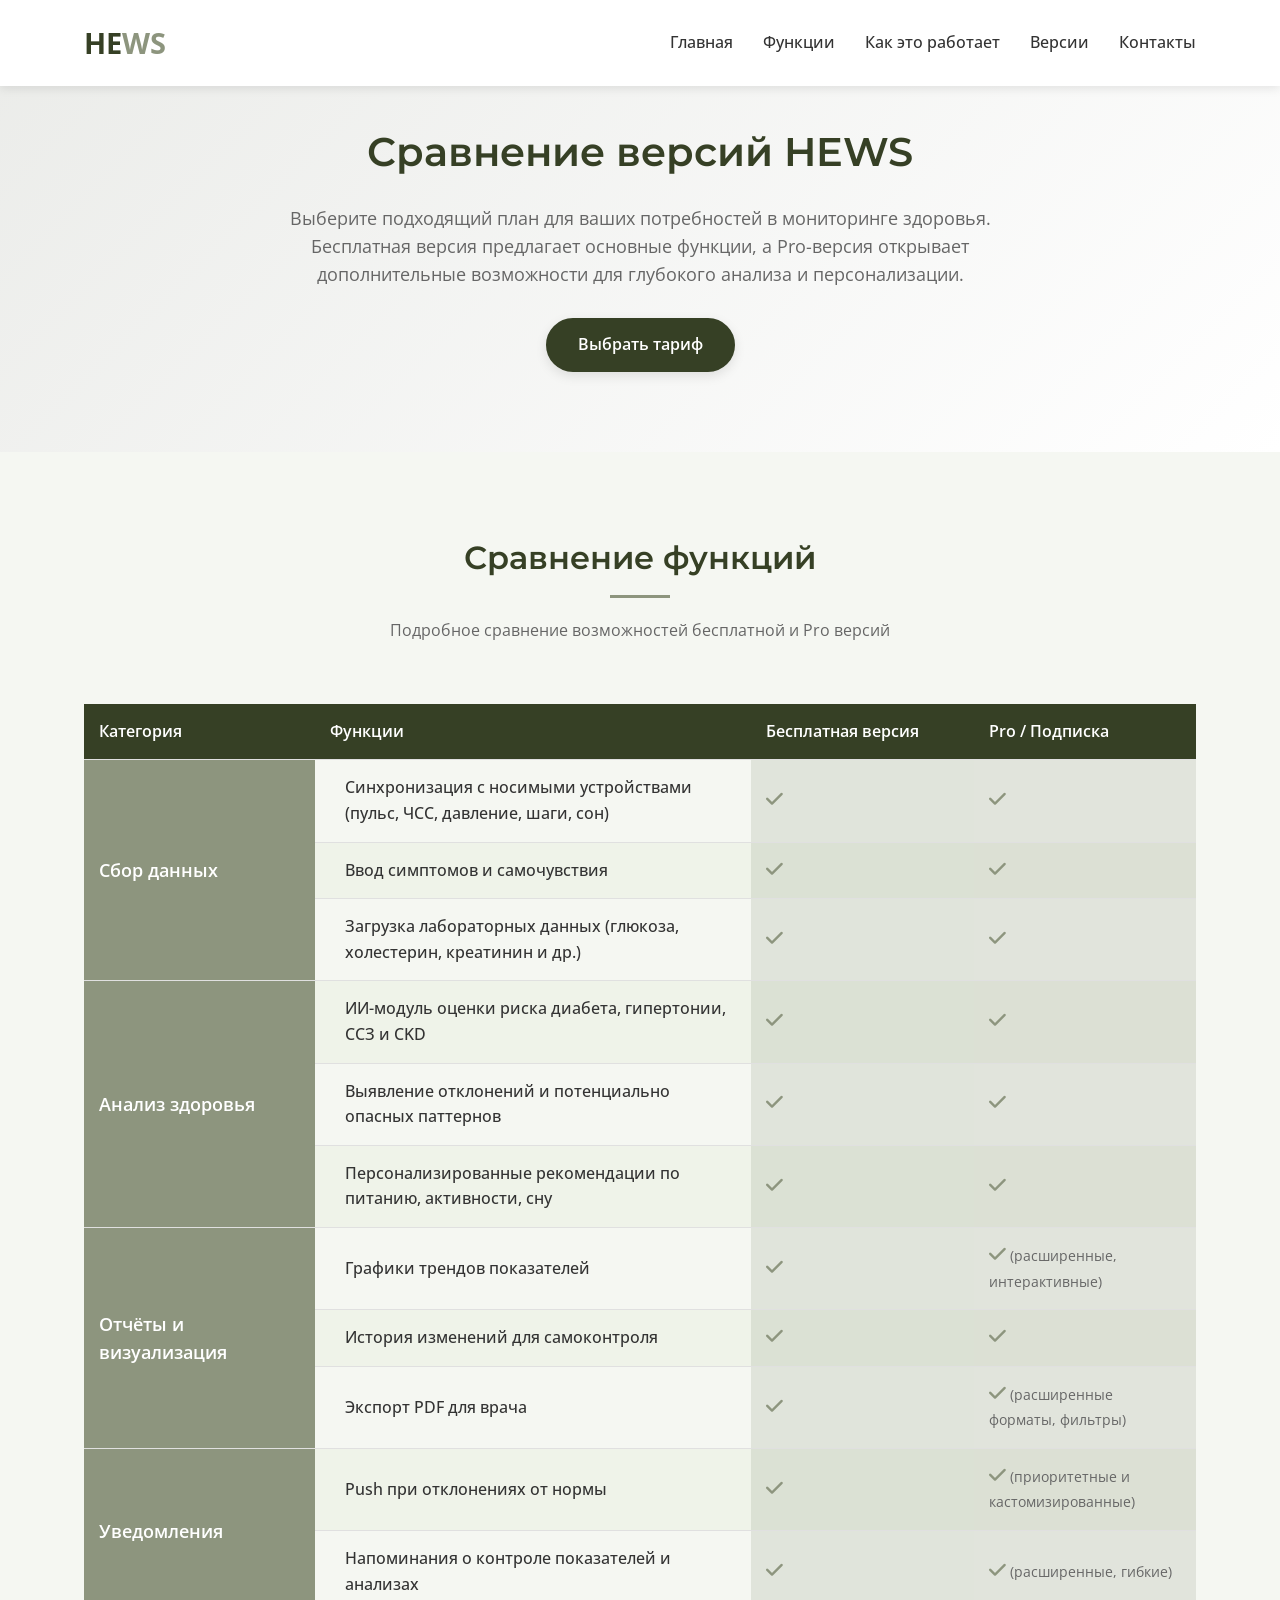
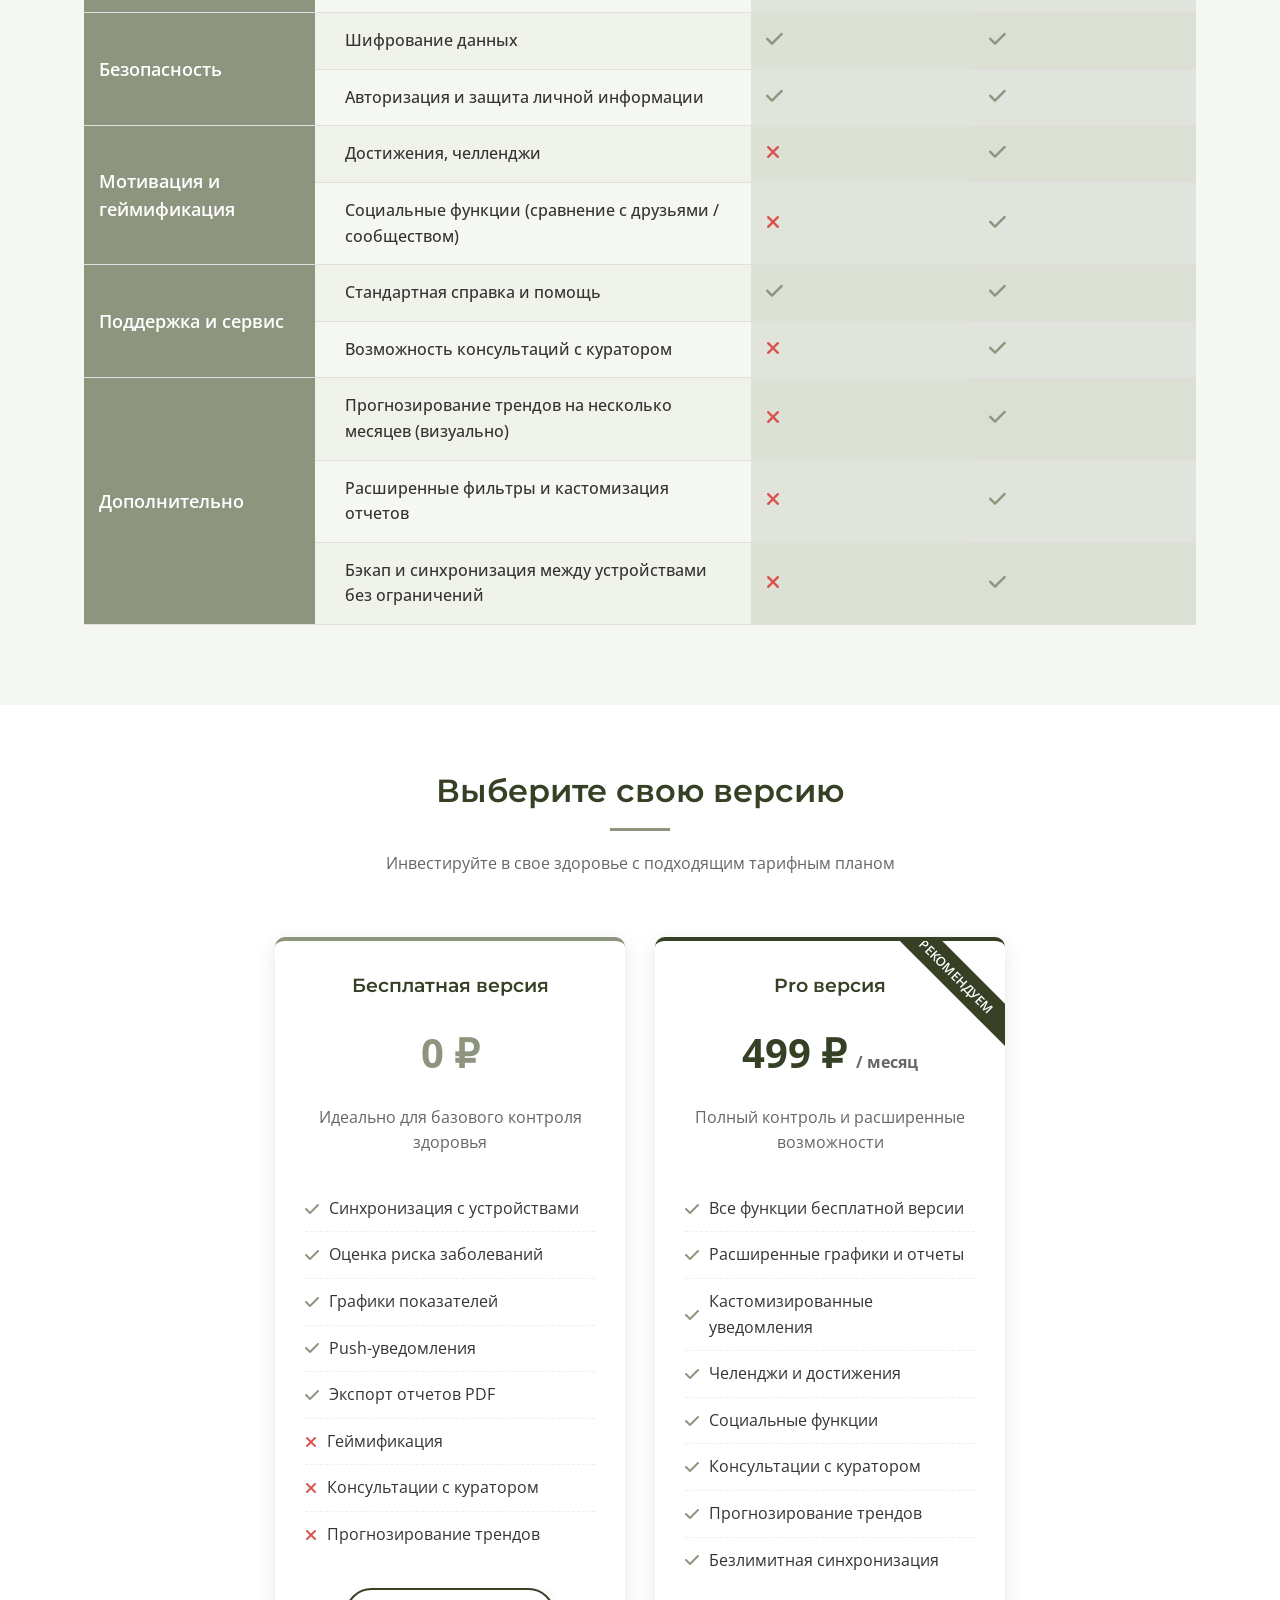
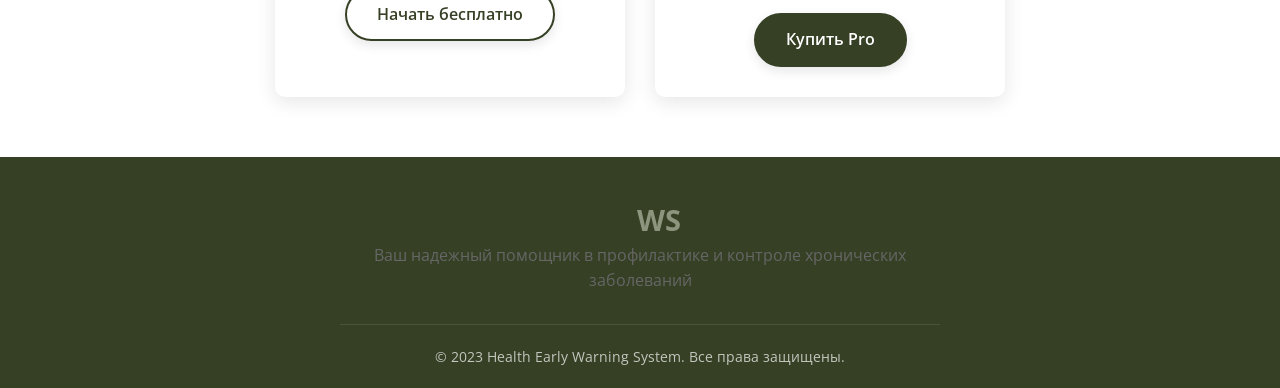
==== prices.html @ 02b9e79e "Add files via upload" ====
<!DOCTYPE html>
<html lang="ru">
<head>
    <meta charset="UTF-8">
    <meta name="viewport" content="width=device-width, initial-scale=1.0">
    <title>Сравнение версий - HEWS</title>
    <link rel="stylesheet" href="https://cdnjs.cloudflare.com/ajax/libs/font-awesome/6.4.0/css/all.min.css">
    <link href="https://fonts.googleapis.com/css2?family=Montserrat:wght@300;400;500;600;700&family=Open+Sans:wght@300;400;600&display=swap" rel="stylesheet">
    <link rel="stylesheet" href="styles.css">
    <style>
        /* Дополнительные стили только для этой страницы */
        .versions-hero {
            background: linear-gradient(135deg, rgba(54, 64, 37, 0.1) 0%, rgba(255, 255, 255, 0.9) 100%);
            padding: 120px 0 80px;
            text-align: center;
        }
        
        .versions-hero h1 {
            margin-bottom: 20px;
        }
        
        .versions-hero p {
            max-width: 800px;
            margin: 0 auto 30px;
            font-size: 1.1rem;
        }
        
        .comparison-section {
            padding: 80px 0;
            background-color: var(--light-gray);
        }
        
        .comparison-container {
            overflow-x: auto;
        }
        
        .comparison-table {
            width: 100%;
            border-collapse: collapse;
            min-width: 800px;
        }
        
        .comparison-table th, 
        .comparison-table td {
            padding: 15px;
            text-align: left;
            border-bottom: 1px solid #e0e0e0;
        }
        
        .comparison-table th {
            background-color: var(--dark-green);
            color: white;
            font-weight: 600;
        }
        
        .comparison-table tr:nth-child(even) {
            background-color: rgba(187, 207, 154, 0.1);
        }
        
        .comparison-table tr:hover {
            background-color: rgba(187, 207, 154, 0.2);
        }
        
        .feature-category {
            background-color: var(--mid-green);
            color: white;
            font-weight: 600;
            font-size: 1.1rem;
        }
        
        .feature-name {
            font-weight: 500;
            padding-left: 30px !important;
        }
        
        .free-version, .pro-version {
            text-align: center;
            width: 20%;
        }
        
        .free-version {
            background-color: rgba(141, 149, 126, 0.2);
        }
        
        .pro-version {
            background-color: rgba(54, 64, 37, 0.1);
        }
        
        .check-icon {
            color: var(--mid-green);
            font-size: 1.2rem;
        }
        
        .cross-icon {
            color: #d9534f;
            font-size: 1.2rem;
        }
        
        .feature-description {
            font-size: 0.9rem;
            color: var(--text-light);
            margin-top: 5px;
        }
        
        .cta-section {
            text-align: center;
            padding: 60px 0;
        }
        
        .pricing-cards {
            display: flex;
            justify-content: center;
            gap: 30px;
            flex-wrap: wrap;
            margin-top: 40px;
        }
        
        .pricing-card {
            background: white;
            border-radius: 10px;
            padding: 30px;
            box-shadow: 0 5px 20px rgba(0, 0, 0, 0.1);
            max-width: 350px;
            transition: transform 0.3s ease;
        }
        
        .pricing-card:hover {
            transform: translateY(-10px);
        }
        
        .pricing-card.free {
            border-top: 4px solid var(--mid-green);
        }
        
        .pricing-card.pro {
            border-top: 4px solid var(--dark-green);
            position: relative;
            overflow: hidden;
        }
        
        .pro-badge {
            position: absolute;
            top: 20px;
            right: -40px;
            background: var(--dark-green);
            color: white;
            padding: 5px 40px;
            transform: rotate(45deg);
            font-weight: 600;
            font-size: 0.8rem;
        }
        
        .price {
            font-size: 2.5rem;
            font-weight: 700;
            margin: 20px 0;
            color: var(--dark-green);
        }
        
        .price.free {
            color: var(--mid-green);
        }
        
        .price-period {
            font-size: 1rem;
            color: var(--text-light);
        }
        
        .features-list {
            text-align: left;
            margin: 30px 0;
            padding: 0;
            list-style: none;
        }
        
        .features-list li {
            padding: 10px 0;
            border-bottom: 1px dashed #eee;
            display: flex;
            align-items: center;
        }
        
        .features-list li:last-child {
            border-bottom: none;
        }
        
        .features-list i {
            margin-right: 10px;
        }
        
        .feature-available {
            color: var(--mid-green);
        }
        
        .feature-unavailable {
            color: #d9534f;
        }
        
        @media (max-width: 768px) {
            .pricing-cards {
                flex-direction: column;
                align-items: center;
            }
            
            .pricing-card {
                width: 100%;
                max-width: 100%;
            }
        }
    </style>
</head>
<body>
    <!-- Header -->
    <header>
        <div class="container">
            <nav class="navbar">
                <a href="index.html" class="logo">HE<span>WS</span></a>
                
                <ul class="nav-menu">
                    <li><a href="index.html">Главная</a></li>
                    <li><a href="index.html#features">Функции</a></li>
                    <li><a href="index.html#how-it-works">Как это работает</a></li>
                    <li><a href="#download">Версии</a></li>
                    <li><a href="index.html#contact">Контакты</a></li>
                </ul>
                
                <div class="hamburger">
                    <span class="bar"></span>
                    <span class="bar"></span>
                    <span class="bar"></span>
                </div>
            </nav>
        </div>
    </header>

    <!-- Hero Section -->
    <section class="versions-hero">
        <div class="container">
            <h1>Сравнение версий HEWS</h1>
            <p>Выберите подходящий план для ваших потребностей в мониторинге здоровья. Бесплатная версия предлагает основные функции, а Pro-версия открывает дополнительные возможности для глубокого анализа и персонализации.</p>
            <a href="#pricing" class="btn">Выбрать тариф</a>
        </div>
    </section>

    <!-- Comparison Table Section -->
    <section class="comparison-section">
        <div class="container">
            <div class="section-title">
                <h2>Сравнение функций</h2>
                <p>Подробное сравнение возможностей бесплатной и Pro версий</p>
            </div>
            
            <div class="comparison-container">
                <table class="comparison-table">
                    <thead>
                        <tr>
                            <th>Категория</th>
                            <th>Функции</th>
                            <th class="free-version">Бесплатная версия</th>
                            <th class="pro-version">Pro / Подписка</th>
                        </tr>
                    </thead>
                    <tbody>
                        <tr>
                            <td rowspan="3" class="feature-category">Сбор данных</td>
                            <td class="feature-name">Синхронизация с носимыми устройствами (пульс, ЧСС, давление, шаги, сон)</td>
                            <td class="free-version"><i class="fas fa-check check-icon"></i></td>
                            <td class="pro-version"><i class="fas fa-check check-icon"></i></td>
                        </tr>
                        <tr>
                            <td class="feature-name">Ввод симптомов и самочувствия</td>
                            <td class="free-version"><i class="fas fa-check check-icon"></i></td>
                            <td class="pro-version"><i class="fas fa-check check-icon"></i></td>
                        </tr>
                        <tr>
                            <td class="feature-name">Загрузка лабораторных данных (глюкоза, холестерин, креатинин и др.)</td>
                            <td class="free-version"><i class="fas fa-check check-icon"></i></td>
                            <td class="pro-version"><i class="fas fa-check check-icon"></i></td>
                        </tr>
                        
                        <tr>
                            <td rowspan="3" class="feature-category">Анализ здоровья</td>
                            <td class="feature-name">ИИ-модуль оценки риска диабета, гипертонии, ССЗ и CKD</td>
                            <td class="free-version"><i class="fas fa-check check-icon"></i></td>
                            <td class="pro-version"><i class="fas fa-check check-icon"></i></td>
                        </tr>
                        <tr>
                            <td class="feature-name">Выявление отклонений и потенциально опасных паттернов</td>
                            <td class="free-version"><i class="fas fa-check check-icon"></i></td>
                            <td class="pro-version"><i class="fas fa-check check-icon"></i></td>
                        </tr>
                        <tr>
                            <td class="feature-name">Персонализированные рекомендации по питанию, активности, сну</td>
                            <td class="free-version"><i class="fas fa-check check-icon"></i></td>
                            <td class="pro-version"><i class="fas fa-check check-icon"></i></td>
                        </tr>
                        
                        <tr>
                            <td rowspan="3" class="feature-category">Отчёты и визуализация</td>
                            <td class="feature-name">Графики трендов показателей</td>
                            <td class="free-version"><i class="fas fa-check check-icon"></i></td>
                            <td class="pro-version"><i class="fas fa-check check-icon"></i> <span class="feature-description">(расширенные, интерактивные)</span></td>
                        </tr>
                        <tr>
                            <td class="feature-name">История изменений для самоконтроля</td>
                            <td class="free-version"><i class="fas fa-check check-icon"></i></td>
                            <td class="pro-version"><i class="fas fa-check check-icon"></i></td>
                        </tr>
                        <tr>
                            <td class="feature-name">Экспорт PDF для врача</td>
                            <td class="free-version"><i class="fas fa-check check-icon"></i></td>
                            <td class="pro-version"><i class="fas fa-check check-icon"></i> <span class="feature-description">(расширенные форматы, фильтры)</span></td>
                        </tr>
                        
                        <tr>
                            <td rowspan="2" class="feature-category">Уведомления</td>
                            <td class="feature-name">Push при отклонениях от нормы</td>
                            <td class="free-version"><i class="fas fa-check check-icon"></i></td>
                            <td class="pro-version"><i class="fas fa-check check-icon"></i> <span class="feature-description">(приоритетные и кастомизированные)</span></td>
                        </tr>
                        <tr>
                            <td class="feature-name">Напоминания о контроле показателей и анализах</td>
                            <td class="free-version"><i class="fas fa-check check-icon"></i></td>
                            <td class="pro-version"><i class="fas fa-check check-icon"></i> <span class="feature-description">(расширенные, гибкие)</span></td>
                        </tr>
                        
                        <tr>
                            <td rowspan="2" class="feature-category">Безопасность</td>
                            <td class="feature-name">Шифрование данных</td>
                            <td class="free-version"><i class="fas fa-check check-icon"></i></td>
                            <td class="pro-version"><i class="fas fa-check check-icon"></i></td>
                        </tr>
                        <tr>
                            <td class="feature-name">Авторизация и защита личной информации</td>
                            <td class="free-version"><i class="fas fa-check check-icon"></i></td>
                            <td class="pro-version"><i class="fas fa-check check-icon"></i></td>
                        </tr>
                        
                        <tr>
                            <td rowspan="2" class="feature-category">Мотивация и геймификация</td>
                            <td class="feature-name">Достижения, челленджи</td>
                            <td class="free-version"><i class="fas fa-times cross-icon"></i></td>
                            <td class="pro-version"><i class="fas fa-check check-icon"></i></td>
                        </tr>
                        <tr>
                            <td class="feature-name">Социальные функции (сравнение с друзьями / сообществом)</td>
                            <td class="free-version"><i class="fas fa-times cross-icon"></i></td>
                            <td class="pro-version"><i class="fas fa-check check-icon"></i></td>
                        </tr>
                        
                        <tr>
                            <td rowspan="2" class="feature-category">Поддержка и сервис</td>
                            <td class="feature-name">Стандартная справка и помощь</td>
                            <td class="free-version"><i class="fas fa-check check-icon"></i></td>
                            <td class="pro-version"><i class="fas fa-check check-icon"></i></td>
                        </tr>
                        <tr>
                            <td class="feature-name">Возможность консультаций с куратором</td>
                            <td class="free-version"><i class="fas fa-times cross-icon"></i></td>
                            <td class="pro-version"><i class="fas fa-check check-icon"></i></td>
                        </tr>
                        
                        <tr>
                            <td rowspan="3" class="feature-category">Дополнительно</td>
                            <td class="feature-name">Прогнозирование трендов на несколько месяцев (визуально)</td>
                            <td class="free-version"><i class="fas fa-times cross-icon"></i></td>
                            <td class="pro-version"><i class="fas fa-check check-icon"></i></td>
                        </tr>
                        <tr>
                            <td class="feature-name">Расширенные фильтры и кастомизация отчетов</td>
                            <td class="free-version"><i class="fas fa-times cross-icon"></i></td>
                            <td class="pro-version"><i class="fas fa-check check-icon"></i></td>
                        </tr>
                        <tr>
                            <td class="feature-name">Бэкап и синхронизация между устройствами без ограничений</td>
                            <td class="free-version"><i class="fas fa-times cross-icon"></i></td>
                            <td class="pro-version"><i class="fas fa-check check-icon"></i></td>
                        </tr>
                    </tbody>
                </table>
            </div>
        </div>
    </section>

    <!-- Pricing Section -->
    <section id="pricing" class="cta-section">
        <div class="container">
            <div class="section-title">
                <h2>Выберите свою версию</h2>
                <p>Инвестируйте в свое здоровье с подходящим тарифным планом</p>
            </div>
            
            <div class="pricing-cards">
                <div class="pricing-card free fade-in">
                    <h3>Бесплатная версия</h3>
                    <div class="price free">0 ₽</div>
                    <p>Идеально для базового контроля здоровья</p>
                    
                    <ul class="features-list">
                        <li><i class="fas fa-check feature-available"></i> Синхронизация с устройствами</li>
                        <li><i class="fas fa-check feature-available"></i> Оценка риска заболеваний</li>
                        <li><i class="fas fa-check feature-available"></i> Графики показателей</li>
                        <li><i class="fas fa-check feature-available"></i> Push-уведомления</li>
                        <li><i class="fas fa-check feature-available"></i> Экспорт отчетов PDF</li>
                        <li><i class="fas fa-times feature-unavailable"></i> Геймификация</li>
                        <li><i class="fas fa-times feature-unavailable"></i> Консультации с куратором</li>
                        <li><i class="fas fa-times feature-unavailable"></i> Прогнозирование трендов</li>
                    </ul>
                    
                    <a href="index.html#download" class="btn btn-light">Начать бесплатно</a>
                </div>
                
                <div class="pricing-card pro fade-in">
                    <div class="pro-badge">РЕКОМЕНДУЕМ</div>
                    <h3>Pro версия</h3>
                    <div class="price">499 ₽ <span class="price-period">/ месяц</span></div>
                    <p>Полный контроль и расширенные возможности</p>
                    
                    <ul class="features-list">
                        <li><i class="fas fa-check feature-available"></i> Все функции бесплатной версии</li>
                        <li><i class="fas fa-check feature-available"></i> Расширенные графики и отчеты</li>
                        <li><i class="fas fa-check feature-available"></i> Кастомизированные уведомления</li>
                        <li><i class="fas fa-check feature-available"></i> Челенджи и достижения</li>
                        <li><i class="fas fa-check feature-available"></i> Социальные функции</li>
                        <li><i class="fas fa-check feature-available"></i> Консультации с куратором</li>
                        <li><i class="fas fa-check feature-available"></i> Прогнозирование трендов</li>
                        <li><i class="fas fa-check feature-available"></i> Безлимитная синхронизация</li>
                    </ul>
                    
                    <a href="index.html#download" class="btn">Купить Pro</a>
                </div>
            </div>
        </div>
    </section>

    <!-- Footer -->
    <footer>
        <div class="container">
            <div class="footer-content">
                <div class="logo">HE<span>WS</span></div>
                <p>Ваш надежный помощник в профилактике и контроле хронических заболеваний</p>
                <div class="copyright">
                    &copy; 2023 Health Early Warning System. Все права защищены.
                </div>
            </div>
        </div>
    </footer>

    <script src="script.js"></script>
</body>
</html>
---- styles.css ----
:root {
    --dark-green: #364025;
    --mid-green: #8D957E;
    --light-green: #BBCF9A;
    --light-gray: #f5f7f2;
    --white: #ffffff;
    --text-dark: #333333;
    --text-light: #666666;
    --shadow: 0 4px 12px rgba(0, 0, 0, 0.1);
}

* {
    margin: 0;
    padding: 0;
    box-sizing: border-box;
}

body {
    font-family: 'Open Sans', sans-serif;
    color: var(--text-dark);
    line-height: 1.6;
    overflow-x: hidden;
    background-color: var(--white);
}

h1, h2, h3, h4 {
    font-family: 'Montserrat', sans-serif;
    font-weight: 600;
    margin-bottom: 20px;
    color: var(--dark-green);
}

h1 {
    font-size: 2.5rem;
}

h2 {
    font-size: 2rem;
    position: relative;
    padding-bottom: 15px;
}

h2::after {
    content: '';
    position: absolute;
    bottom: 0;
    left: 0;
    width: 60px;
    height: 3px;
    background: var(--mid-green);
}

p {
    margin-bottom: 15px;
    color: var(--text-light);
}

.Log{
    width: fit-content;
    max-height: 400px;
    height: fit-content;
    display: flex;
}
.flex {
    display: flex;
}
.container {
    width: 90%;
    max-width: 1200px;
    margin: 0 auto;
    padding: 0 20px;
}

.btn {
    display: inline-block;
    padding: 12px 30px;
    background: var(--dark-green);
    color: var(--white);
    border-radius: 30px;
    text-decoration: none;
    font-weight: 600;
    transition: all 0.3s ease;
    border: 2px solid var(--dark-green);
    cursor: pointer;
    transform: translateY(0);
    box-shadow: var(--shadow);
}

.btn:hover {
    background: transparent;
    color: var(--dark-green);
    transform: translateY(-3px);
    box-shadow: 0 6px 15px rgba(0,0,0,0.15);
}

.btn:focus {
    outline: 2px solid var(--light-green);
    outline-offset: 3px;
}

.btn-light {
    background: transparent;
    color: var(--dark-green);
}

.btn-light:hover {
    background: var(--dark-green);
    color: var(--white);
}

/* Header Styles */
header {
    background-color: var(--white);
    box-shadow: 0 2px 10px rgba(0, 0, 0, 0.1);
    position: fixed;
    width: 100%;
    top: 0;
    z-index: 1000;
}

.navbar {
    display: flex;
    justify-content: space-between;
    align-items: center;
    padding: 20px 0;
}

.logo {
    font-size: 1.8rem;
    font-weight: 700;
    color: var(--dark-green);
    text-decoration: none;
}

.logo span {
    color: var(--mid-green);
}

.nav-menu {
    display: flex;
    list-style: none;
}

.nav-menu li {
    margin-left: 30px;
}

.nav-menu a {
    text-decoration: none;
    color: var(--text-dark);
    font-weight: 500;
    transition: color 0.3s;
    position: relative;
}

.nav-menu a:hover {
    color: var(--dark-green);
}

.nav-menu a::after {
    content: '';
    position: absolute;
    bottom: -5px;
    left: 0;
    width: 0;
    height: 2px;
    background: var(--dark-green);
    transition: width 0.3s;
}

.nav-menu a:hover::after,
.nav-menu a.active::after {
    width: 100%;
}

.nav-menu a.active {
    color: var(--dark-green);
    font-weight: 600;
}

.hamburger {
    display: none;
    cursor: pointer;
    background: none;
    border: none;
    padding: 5px;
}

.hamburger .bar {
    display: block;
    width: 25px;
    height: 3px;
    margin: 5px auto;
    background-color: var(--dark-green);
    transition: all 0.3s ease;
}

/* Hero Section */
.hero {
    padding: 160px 0 100px;
    background: linear-gradient(135deg, rgba(187, 207, 154, 0.2) 0%, rgba(255, 255, 255, 0.8) 100%);
    position: relative;
    overflow: hidden;
}

.hero-content {
    max-width: 650px;
    z-index: 2;
    position: relative;
}

.hero h1 {
    margin-bottom: 20px;
    line-height: 1.2;
}

.hero p {
    font-size: 1.2rem;
    margin-bottom: 30px;
    color: var(--text-light);
}

.hero-btns {
    display: flex;
    gap: 15px;
}

.hero-image {
    position: absolute;
    right: 0;
    top: 50%;
    transform: translateY(-50%);
    max-width: 45%;
    z-index: 1;
    opacity: 0.9;
}

/* Sections */
section {
    padding: 100px 0;
}

.section-title {
    text-align: center;
    margin-bottom: 60px;
}

.section-title h2::after {
    left: 50%;
    transform: translateX(-50%);
}

/* Features Section */
.features {
    background-color: var(--light-gray);
}

.features-grid {
    display: grid;
    grid-template-columns: repeat(auto-fit, minmax(300px, 1fr));
    gap: 30px;
}

.feature-card {
    background: var(--white);
    border-radius: 10px;
    padding: 30px;
    box-shadow: 0 10px 30px rgba(0,0,0,0.08);
    transition: transform 0.4s ease, box-shadow 0.4s ease;
}

.feature-card:hover {
    transform: translateY(-10px);
    box-shadow: 0 15px 35px rgba(0,0,0,0.12);
}

.feature-icon {
    font-size: 2.5rem;
    color: var(--mid-green);
    margin-bottom: 20px;
    transition: transform 0.3s ease;
}

.feature-card:hover .feature-icon {
    transform: scale(1.1) rotate(5deg);
}

.feature-card h3 {
    font-size: 1.3rem;
    margin-bottom: 15px;
}

/* How It Works Section */
.steps {
    display: flex;
    flex-wrap: wrap;
    justify-content: center;
    gap: 30px;
    margin-top: 40px;
}

.step {
    flex: 1;
    min-width: 250px;
    max-width: 300px;
    text-align: center;
    padding: 30px;
    position: relative;
}

.step-number {
    width: 50px;
    height: 50px;
    background: var(--light-green);
    color: var(--dark-green);
    border-radius: 50%;
    display: flex;
    align-items: center;
    justify-content: center;
    font-size: 1.5rem;
    font-weight: 700;
    margin: 0 auto 20px;
}

/* Download Section */
.download {
    background: linear-gradient(to right, var(--dark-green), #2a341e);
    color: var(--white);
    text-align: center;
}

.download h2 {
    color: var(--white);
}

.download h2::after {
    background: var(--light-green);
}

.download p {
    color: rgba(255, 255, 255, 0.9);
    max-width: 700px;
    margin: 0 auto 40px;
}

.download-buttons {
    display: flex;
    justify-content: center;
    gap: 20px;
    flex-wrap: wrap;
}

.download-btn {
    display: flex;
    align-items: center;
    gap: 15px;
    background: var(--white);
    color: var(--dark-green);
    padding: 15px 30px;
    border-radius: 10px;
    text-decoration: none;
    font-weight: 600;
    transition: transform 0.3s ease;
    box-shadow: var(--shadow);
}

.download-btn:hover {
    transform: translateY(-5px);
}

.download-icon {
    font-size: 2rem;
}

.btn-text {
    text-align: left;
}

.btn-text span {
    font-size: 0.9rem;
    font-weight: 400;
    display: block;
}

/* Contact Section */
.contact-container {
    display: grid;
    grid-template-columns: repeat(auto-fit, minmax(300px, 1fr));
    gap: 50px;
}

.contact-info h3 {
    margin-bottom: 20px;
}

.contact-detail {
    display: flex;
    align-items: center;
    margin-bottom: 20px;
}

.contact-icon {
    width: 50px;
    height: 50px;
    background: var(--light-green);
    color: var(--dark-green);
    border-radius: 50%;
    display: flex;
    align-items: center;
    justify-content: center;
    font-size: 1.2rem;
    margin-right: 15px;
}

.social-links {
    display: flex;
    gap: 15px;
    margin-top: 30px;
}

.social-icon {
    width: 40px;
    height: 40px;
    border-radius: 50%;
    background: var(--light-green);
    color: var(--dark-green);
    display: flex;
    align-items: center;
    justify-content: center;
    font-size: 1.2rem;
    transition: all 0.3s ease;
}

.social-icon:hover {
    background: var(--dark-green);
    color: var(--white);
    transform: translateY(-3px);
}

.contact-form .form-group {
    margin-bottom: 20px;
}

.contact-form input,
.contact-form textarea {
    width: 100%;
    padding: 12px 15px;
    border: 1px solid #ddd;
    border-radius: 5px;
    font-family: 'Open Sans', sans-serif;
    font-size: 1rem;
    transition: border-color 0.3s;
}

.contact-form input:focus,
.contact-form textarea:focus {
    outline: none;
    border-color: var(--mid-green);
    box-shadow: 0 0 0 3px rgba(141, 149, 126, 0.2);
}

.contact-form textarea {
    height: 150px;
    resize: vertical;
}

.invalid {
    border-color: #e74c3c !important;
}

/* Footer */
footer {
    background: var(--dark-green);
    color: var(--white);
    padding: 40px 0 20px;
    text-align: center;
}

.footer-content {
    max-width: 600px;
    margin: 0 auto;
}

.copyright {
    margin-top: 30px;
    padding-top: 20px;
    border-top: 1px solid rgba(255, 255, 255, 0.1);
    font-size: 0.9rem;
    color: rgba(255, 255, 255, 0.7);
}

/* Animation Classes */
.fade-in {
    opacity: 0;
    transform: translateY(20px);
    transition: opacity 0.6s ease, transform 0.6s ease;
}

.fade-in.appear {
    opacity: 1;
    transform: translateY(0);
}

/* Responsive Styles */
@media (max-width: 992px) {
    .hero-image {
        position: relative;
        transform: none;
        max-width: 100%;
        margin-top: 40px;
        opacity: 1;
    }

    .hero {
        padding: 140px 0 60px;
        text-align: center;
    }

    .hero-content {
        max-width: 100%;
    }

    .hero-btns {
        justify-content: center;
    }
}

@media (max-width: 768px) {
    .hamburger {
        display: block;
    }

    .hamburger.active .bar:nth-child(2) {
        opacity: 0;
    }

    .hamburger.active .bar:nth-child(1) {
        transform: translateY(8px) rotate(45deg);
    }

    .hamburger.active .bar:nth-child(3) {
        transform: translateY(-8px) rotate(-45deg);
    }

    .nav-menu {
        position: fixed;
        left: -100%;
        top: 80px;
        gap: 0;
        flex-direction: column;
        background: var(--white);
        width: 100%;
        text-align: center;
        transition: 0.4s ease;
        box-shadow: 0 10px 30px rgba(0, 0, 0, 0.1);
        padding: 30px 0;
        z-index: 999;
    }

    .nav-menu.active {
        left: 0;
    }

    .nav-menu li {
        margin: 15px 0;
    }

    h1 {
        font-size: 2rem;
    }

    h2 {
        font-size: 1.7rem;
    }

    section {
        padding: 70px 0;
    }

    .steps {
        flex-direction: column;
        align-items: center;
    }

    .step {
        max-width: 100%;
    }
    
    /* Mobile menu overlay */
    .nav-menu::before {
        content: '';
        position: fixed;
        top: 80px;
        left: 0;
        width: 100%;
        height: calc(100vh - 80px);
        background: rgba(0, 0, 0, 0.5);
        z-index: -1;
        opacity: 0;
        transition: opacity 0.3s ease;
    }
    
    .nav-menu.active::before {
        opacity: 1;
    }
}

@media (max-width: 480px) {
    .hero-btns {
        flex-direction: column;
        align-items: center;
    }

    .download-buttons {
        flex-direction: column;
        align-items: center;
    }
}
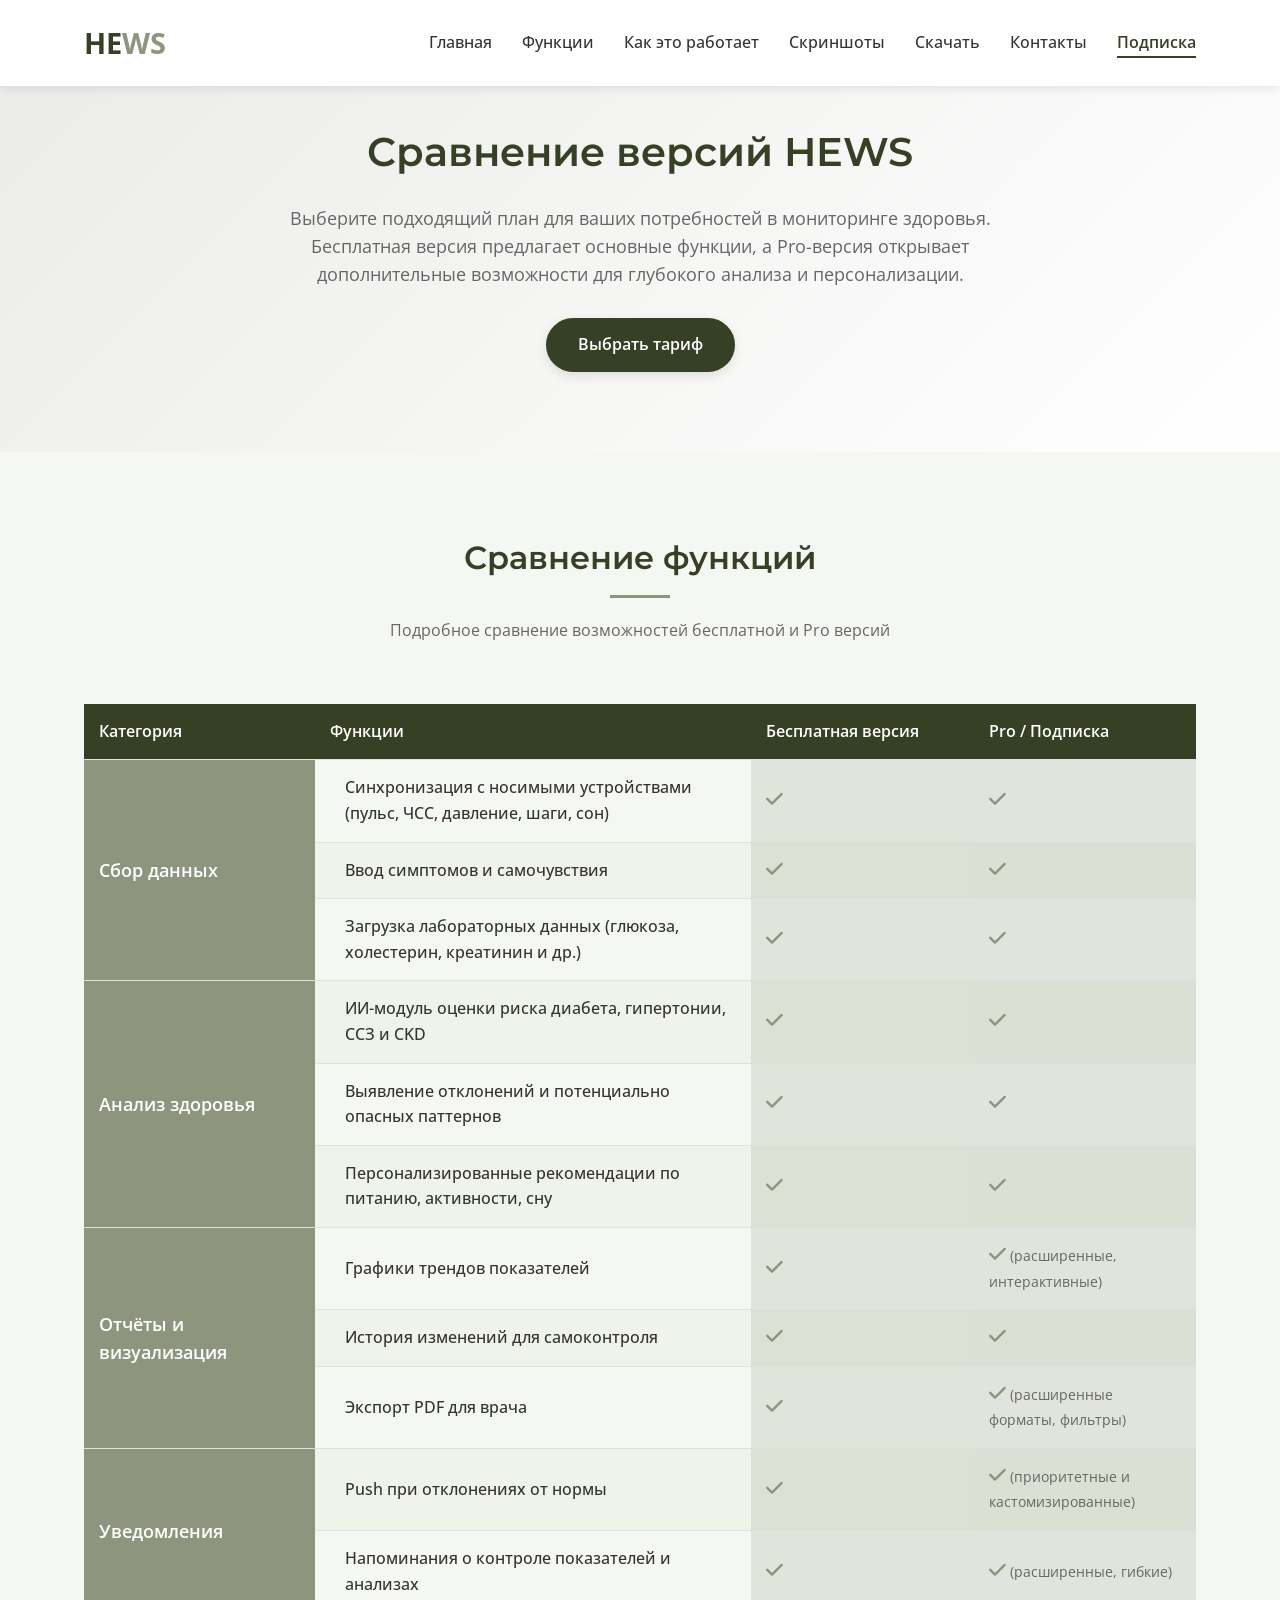
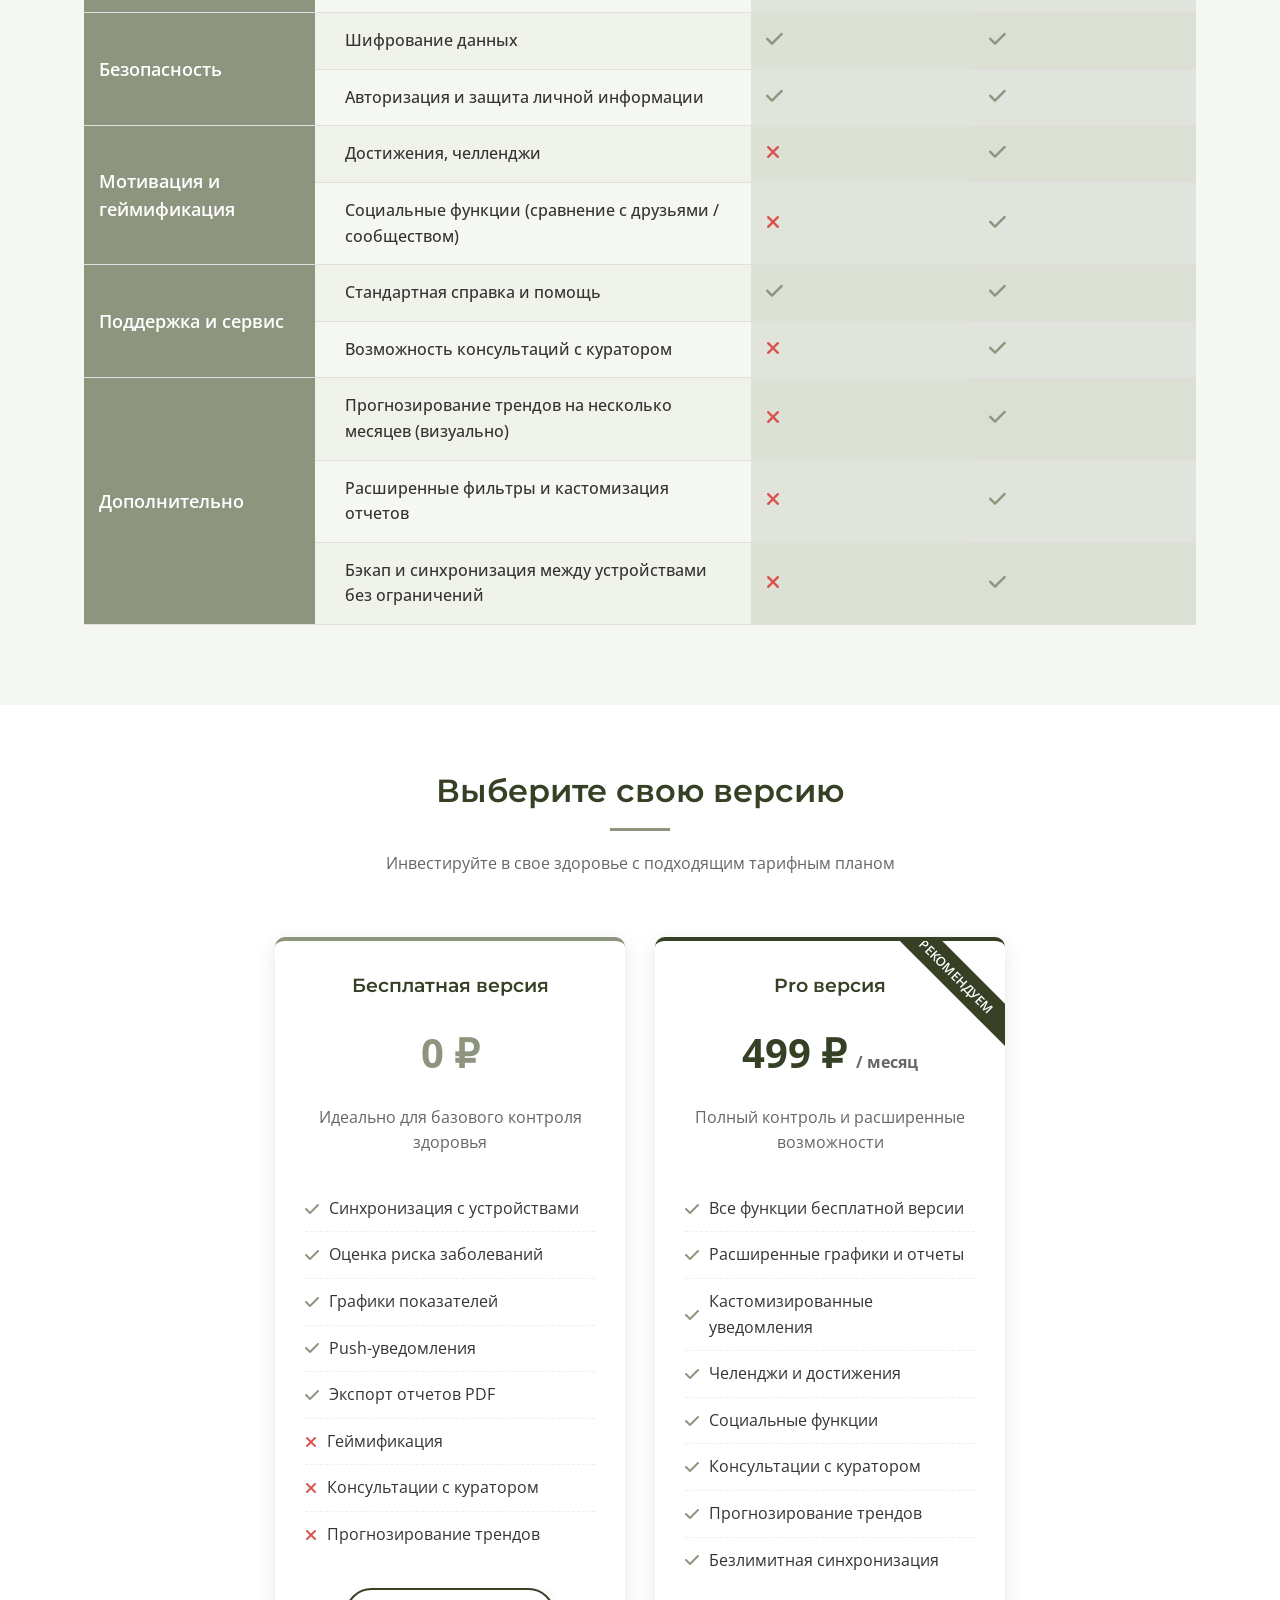
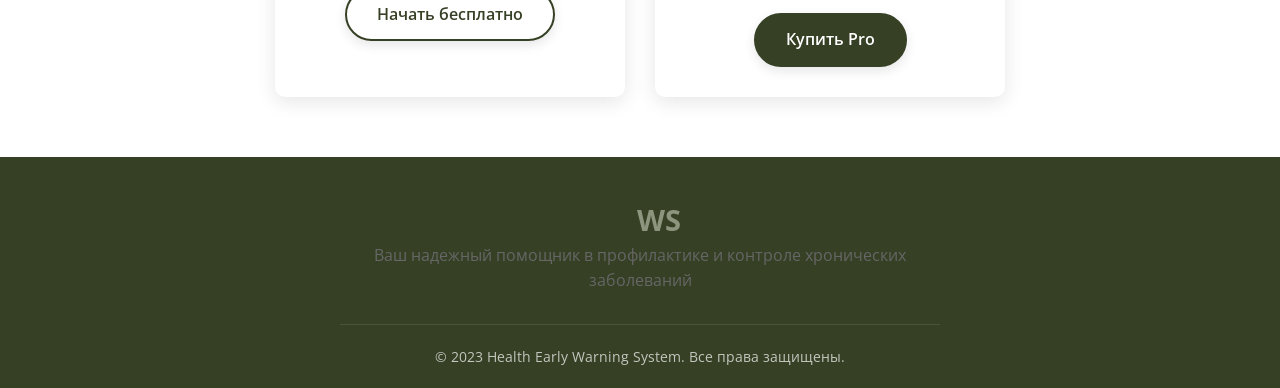
==== commit 9ade83d9: "Add files via upload" ====
--- a/prices.html
+++ b/prices.html
@@ -213,28 +213,30 @@
     <!-- Header -->
     <header>
         <div class="container">
-            <nav class="navbar">
-                <a href="index.html" class="logo">HE<span>WS</span></a>
+            <nav class="navbar" aria-label="Основная навигация">
+                <a href="#" class="logo">HE<span>WS</span></a>
                 
                 <ul class="nav-menu">
-                    <li><a href="index.html">Главная</a></li>
-                    <li><a href="index.html#features">Функции</a></li>
-                    <li><a href="index.html#how-it-works">Как это работает</a></li>
-                    <li><a href="#download">Версии</a></li>
-                    <li><a href="index.html#contact">Контакты</a></li>
+                    <li><a href="index.html" class="nav-link">Главная</a></li>
+                    <li><a href="index.html#features" class="nav-link">Функции</a></li>
+                    <li><a href="index.html#how-it-works" class="nav-link">Как это работает</a></li>
+                    <li><a href="index.html#screenshots" class="nav-link">Скриншоты</a></li>
+                    <li><a href="index.html#download" class="nav-link">Скачать</a></li>
+                    <li><a href="index.html#contact" class="nav-link">Контакты</a></li>
+                    <li><a href="#home" class="nav-link">Подписка</a></li>
                 </ul>
                 
-                <div class="hamburger">
+                <button class="hamburger" aria-label="Меню" aria-expanded="false">
                     <span class="bar"></span>
                     <span class="bar"></span>
                     <span class="bar"></span>
-                </div>
+                </button>
             </nav>
         </div>
     </header>
 
     <!-- Hero Section -->
-    <section class="versions-hero">
+    <section id="home" class="versions-hero">
         <div class="container">
             <h1>Сравнение версий HEWS</h1>
             <p>Выберите подходящий план для ваших потребностей в мониторинге здоровья. Бесплатная версия предлагает основные функции, а Pro-версия открывает дополнительные возможности для глубокого анализа и персонализации.</p>
@@ -432,7 +434,7 @@
             </div>
         </div>
     </section>
-
+    
     <!-- Footer -->
     <footer>
         <div class="container">
--- a/styles.css
+++ b/styles.css
@@ -496,6 +496,45 @@
     transition: opacity 0.6s ease, transform 0.6s ease;
 }
 
+/* Screenshots Section */
+.screenshots {
+    padding: 80px 0;
+    background-color: #f8f9fa;
+}
+
+.screenshots-grid {
+    display: grid;
+    grid-template-columns: repeat(auto-fit, minmax(300px, 1fr));
+    gap: 30px;
+    margin-top: 50px;
+}
+
+.screenshot-item {
+    background: white;
+    border-radius: 10px;
+    overflow: hidden;
+    box-shadow: 0 5px 15px rgba(0, 0, 0, 0.1);
+    transition: transform 0.3s ease;
+}
+
+.screenshot-item:hover {
+    transform: translateY(-5px);
+}
+
+.screenshot-item img {
+    width: 100%;
+    max-width: fit-content;
+    height: auto;
+    display: block;
+}
+
+.screenshot-item p {
+    padding: 20px;
+    text-align: center;
+    font-weight: 600;
+    color: #364025;
+}
+
 .fade-in.appear {
     opacity: 1;
     transform: translateY(0);
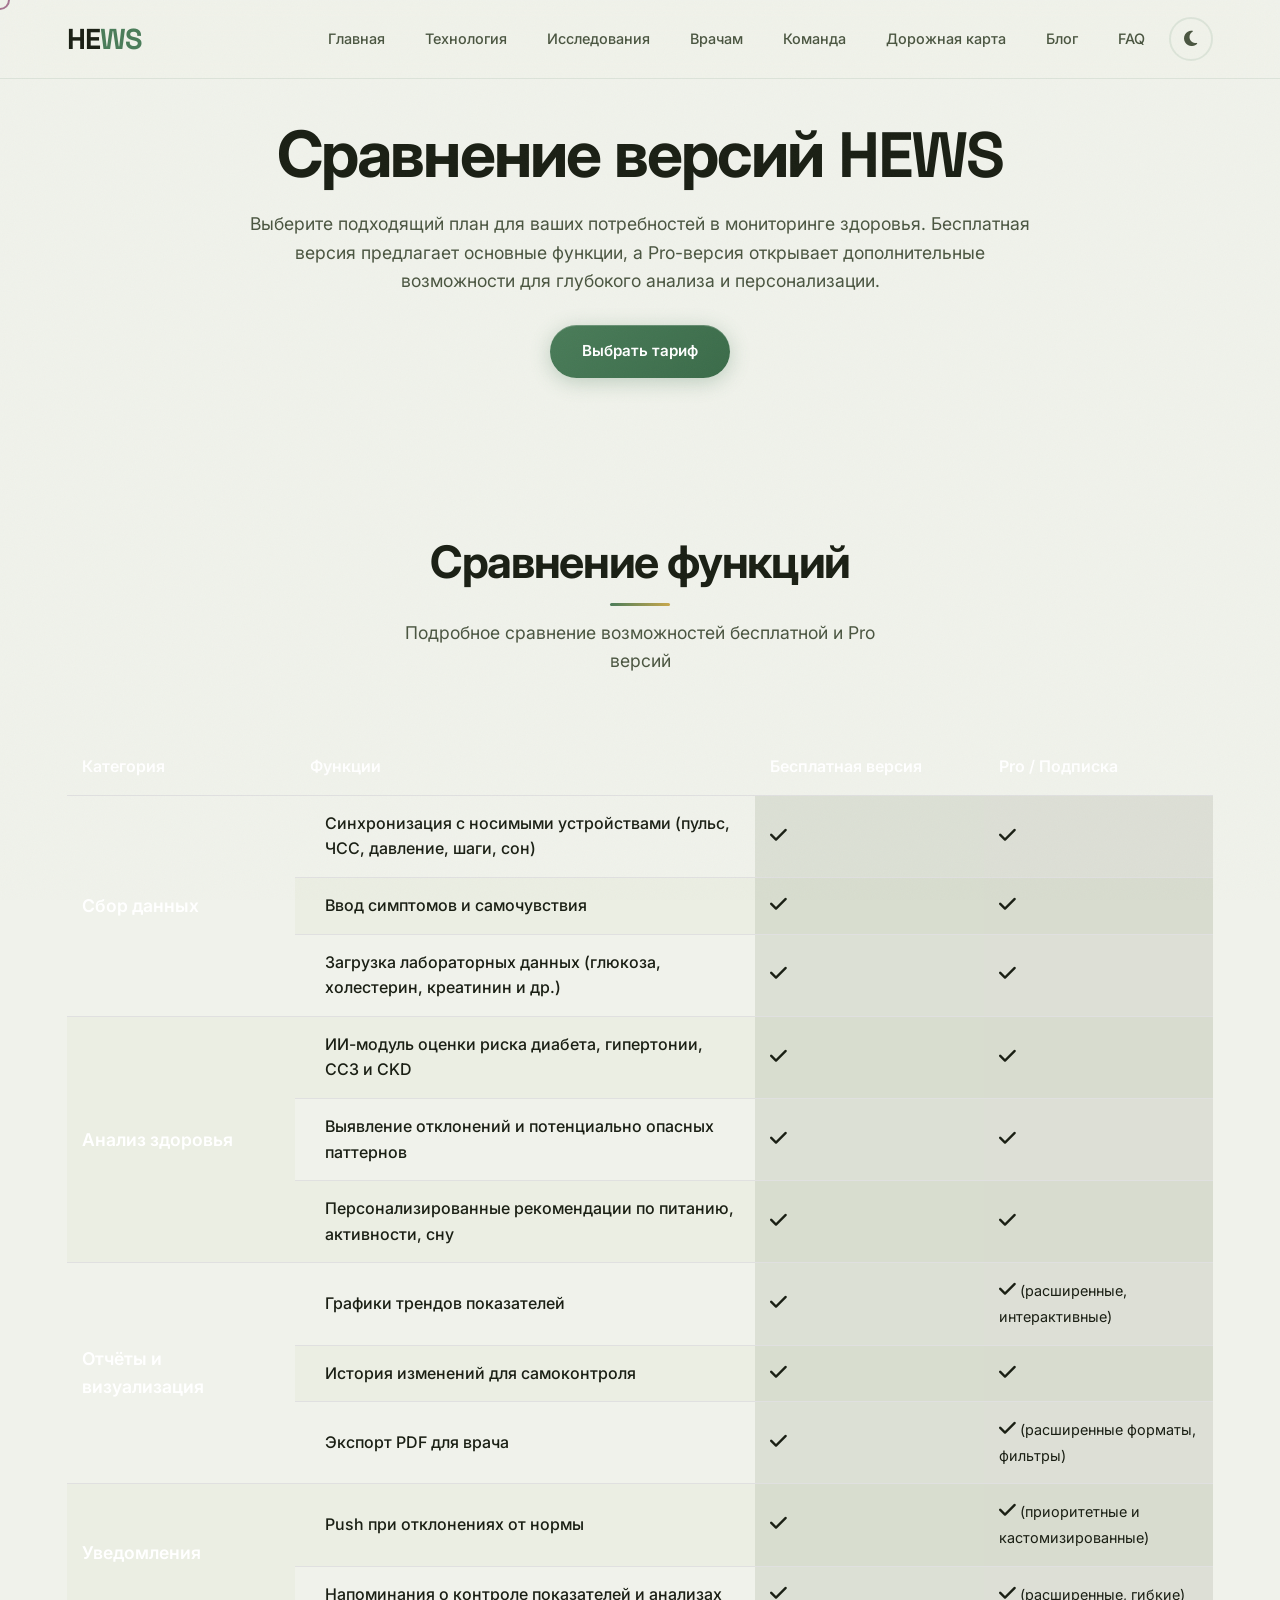
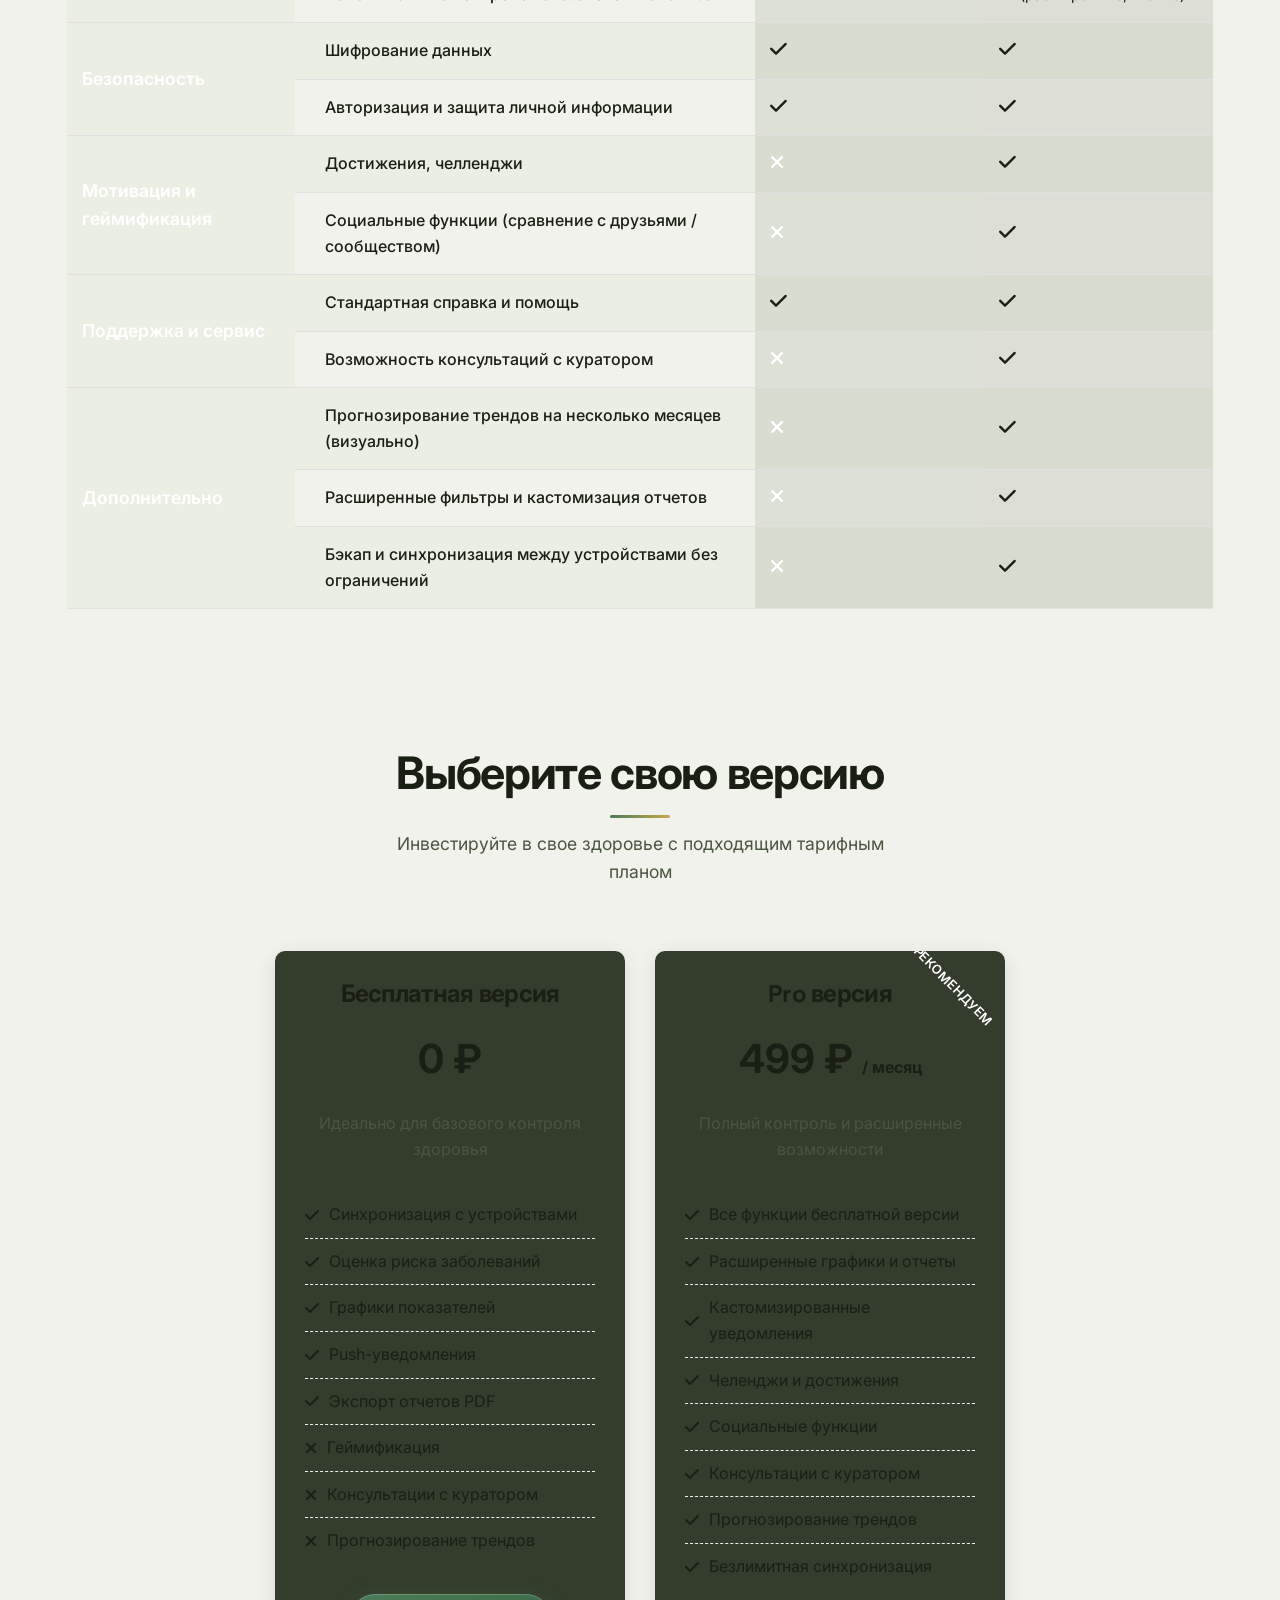
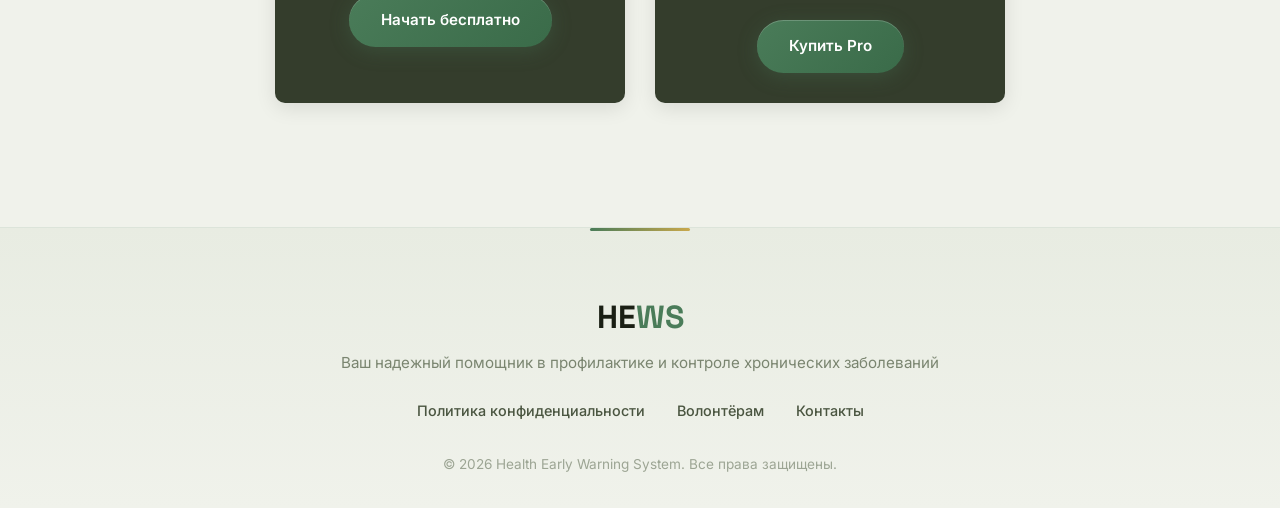
==== commit 70d6379a: "Add files via upload" ====
--- a/prices.html
+++ b/prices.html
@@ -10,7 +10,6 @@
     <style>
         /* Дополнительные стили только для этой страницы */
         .versions-hero {
-            background: linear-gradient(135deg, rgba(54, 64, 37, 0.1) 0%, rgba(255, 255, 255, 0.9) 100%);
             padding: 120px 0 80px;
             text-align: center;
         }
@@ -92,7 +91,7 @@
         }
         
         .cross-icon {
-            color: #d9534f;
+            color: #ffffff;
             font-size: 1.2rem;
         }
         
@@ -116,7 +115,7 @@
         }
         
         .pricing-card {
-            background: white;
+            background-color: #343d2c;
             border-radius: 10px;
             padding: 30px;
             box-shadow: 0 5px 20px rgba(0, 0, 0, 0.1);
@@ -192,10 +191,6 @@
             color: var(--mid-green);
         }
         
-        .feature-unavailable {
-            color: #d9534f;
-        }
-        
         @media (max-width: 768px) {
             .pricing-cards {
                 flex-direction: column;
@@ -213,20 +208,20 @@
     <!-- Header -->
     <header>
         <div class="container">
-            <nav class="navbar" aria-label="Основная навигация">
-                <a href="#" class="logo">HE<span>WS</span></a>
-                
+            <nav class="navbar">
+                <a href="index.html" class="logo">HE<span>WS</span></a>
                 <ul class="nav-menu">
-                    <li><a href="index.html" class="nav-link">Главная</a></li>
-                    <li><a href="index.html#features" class="nav-link">Функции</a></li>
-                    <li><a href="index.html#how-it-works" class="nav-link">Как это работает</a></li>
-                    <li><a href="index.html#screenshots" class="nav-link">Скриншоты</a></li>
-                    <li><a href="index.html#download" class="nav-link">Скачать</a></li>
-                    <li><a href="index.html#contact" class="nav-link">Контакты</a></li>
-                    <li><a href="#home" class="nav-link">Подписка</a></li>
+                    <li><a href="index.html" class="active">Главная</a></li>
+                    <li><a href="tech.html">Технология</a></li>
+                    <li><a href="research.html">Исследования</a></li>
+                    <li><a href="for-doctors.html">Врачам</a></li>
+                    <li><a href="team.html">Команда</a></li>
+                    <li><a href="roadmap.html">Дорожная карта</a></li>
+                    <li><a href="blog.html">Блог</a></li>
+                    <li><a href="faq.html">FAQ</a></li>
+                    <li><button class="theme-toggle" aria-label="Переключить тему"><i class="fas fa-moon"></i></button></li>
                 </ul>
-                
-                <button class="hamburger" aria-label="Меню" aria-expanded="false">
+                <button class="hamburger" aria-label="Меню">
                     <span class="bar"></span>
                     <span class="bar"></span>
                     <span class="bar"></span>
@@ -240,7 +235,7 @@
         <div class="container">
             <h1>Сравнение версий HEWS</h1>
             <p>Выберите подходящий план для ваших потребностей в мониторинге здоровья. Бесплатная версия предлагает основные функции, а Pro-версия открывает дополнительные возможности для глубокого анализа и персонализации.</p>
-            <a href="#pricing" class="btn">Выбрать тариф</a>
+            <a href="#pricing" class="btn btn-primary">Выбрать тариф</a>
         </div>
     </section>
 
@@ -409,7 +404,7 @@
                         <li><i class="fas fa-times feature-unavailable"></i> Прогнозирование трендов</li>
                     </ul>
                     
-                    <a href="index.html#download" class="btn btn-light">Начать бесплатно</a>
+                    <a href="index.html#download" class="btn btn-primary">Начать бесплатно</a>
                 </div>
                 
                 <div class="pricing-card pro fade-in">
@@ -429,7 +424,7 @@
                         <li><i class="fas fa-check feature-available"></i> Безлимитная синхронизация</li>
                     </ul>
                     
-                    <a href="index.html#download" class="btn">Купить Pro</a>
+                    <a href="index.html#download" class="btn btn-primary">Купить Pro</a>
                 </div>
             </div>
         </div>
@@ -438,13 +433,16 @@
     <!-- Footer -->
     <footer>
         <div class="container">
-            <div class="footer-content">
-                <div class="logo">HE<span>WS</span></div>
-                <p>Ваш надежный помощник в профилактике и контроле хронических заболеваний</p>
-                <div class="copyright">
-                    &copy; 2023 Health Early Warning System. Все права защищены.
+            <div class="logo-footer">HE<span>WS</span></div>
+            <p>Ваш надежный помощник в профилактике и контроле хронических заболеваний</p>
+            <div class="footer-links">
+                <a href="privacy.html">Политика конфиденциальности</a>
+                <a href="volunteer.html">Волонтёрам</a>
+                <a href="contact.html">Контакты</a>
+            </div>
+            <div class="copyright">
+                    &copy; 2026 Health Early Warning System. Все права защищены.
                 </div>
-            </div>
         </div>
     </footer>
 
--- a/styles.css
+++ b/styles.css
@@ -1,657 +1,2143 @@
+@import url('https://fonts.googleapis.com/css2?family=Inter:opsz,wght@14..32,300;14..32,400;14..32,500;14..32,600;14..32,700;14..32,800;14..32,900&family=Space+Grotesk:wght@400;500;600;700&display=swap');
+
+/* ============================================================
+   CSS VARIABLES & THEME SYSTEM
+   ============================================================ */
 :root {
-    --dark-green: #364025;
-    --mid-green: #8D957E;
-    --light-green: #BBCF9A;
-    --light-gray: #f5f7f2;
-    --white: #ffffff;
-    --text-dark: #333333;
-    --text-light: #666666;
-    --shadow: 0 4px 12px rgba(0, 0, 0, 0.1);
-}
-
-* {
-    margin: 0;
-    padding: 0;
-    box-sizing: border-box;
-}
-
+    /* Light theme (default) */
+    --bg-primary: #f0f2eb;
+    --bg-secondary: #e8ece2;
+    --bg-card: rgba(255,255,255,0.72);
+    --bg-glass: rgba(255,255,255,0.55);
+    --text-primary: #1a1f14;
+    --text-secondary: #4a5540;
+    --text-muted: #7a8570;
+    --accent: #4a7c59;
+    --accent-light: #8fb996;
+    --accent-gold: #c9a84c;
+    --accent-warm: #d4a574;
+    --border: rgba(74,124,89,0.12);
+    --shadow-sm: 0 4px 20px rgba(26,31,20,0.06);
+    --shadow-md: 0 12px 40px rgba(26,31,20,0.10);
+    --shadow-lg: 0 24px 60px rgba(26,31,20,0.14);
+    --shadow-glow: 0 0 40px rgba(74,124,89,0.15);
+    --radius-sm: 12px;
+    --radius-md: 20px;
+    --radius-lg: 28px;
+    --radius-xl: 40px;
+    --transition-fast: 0.2s cubic-bezier(0.4,0,0.2,1);
+    --transition-smooth: 0.4s cubic-bezier(0.4,0,0.2,1);
+    --transition-slow: 0.8s cubic-bezier(0.16,1,0.3,1);
+    --font-body: 'Inter', -apple-system, BlinkMacSystemFont, sans-serif;
+    --font-display: 'Space Grotesk', 'Inter', sans-serif;
+    --cursor-size: 20px;
+}
+
+[data-theme="dark"] {
+    --bg-primary: #0d120a;
+    --bg-secondary: #141a10;
+    --bg-card: rgba(30,38,26,0.72);
+    --bg-glass: rgba(30,38,26,0.55);
+    --text-primary: #e8ece2;
+    --text-secondary: #a8b098;
+    --text-muted: #6a7560;
+    --accent: #6ab07a;
+    --accent-light: #8fb996;
+    --accent-gold: #d4b85c;
+    --accent-warm: #e0b888;
+    --border: rgba(106,176,122,0.12);
+    --shadow-sm: 0 4px 20px rgba(0,0,0,0.3);
+    --shadow-md: 0 12px 40px rgba(0,0,0,0.4);
+    --shadow-lg: 0 24px 60px rgba(0,0,0,0.5);
+    --shadow-glow: 0 0 40px rgba(106,176,122,0.2);
+}
+
+/* ============================================================
+   RESET & BASE
+   ============================================================ */
+*, *::before, *::after { margin:0; padding:0; box-sizing:border-box; }
+html { scroll-behavior: smooth; }
 body {
-    font-family: 'Open Sans', sans-serif;
-    color: var(--text-dark);
+    font-family: var(--font-body);
+    background: var(--bg-primary);
+    color: var(--text-primary);
     line-height: 1.6;
     overflow-x: hidden;
-    background-color: var(--white);
-}
-
-h1, h2, h3, h4 {
-    font-family: 'Montserrat', sans-serif;
-    font-weight: 600;
-    margin-bottom: 20px;
-    color: var(--dark-green);
-}
-
-h1 {
-    font-size: 2.5rem;
-}
-
-h2 {
-    font-size: 2rem;
-    position: relative;
-    padding-bottom: 15px;
-}
-
-h2::after {
-    content: '';
-    position: absolute;
-    bottom: 0;
-    left: 0;
-    width: 60px;
-    height: 3px;
-    background: var(--mid-green);
-}
-
-p {
-    margin-bottom: 15px;
-    color: var(--text-light);
-}
-
-.Log{
-    width: fit-content;
-    max-height: 400px;
-    height: fit-content;
-    display: flex;
-}
-.flex {
-    display: flex;
-}
+    transition: background var(--transition-smooth), color var(--transition-smooth);
+    cursor: none;
+}
+
+/* Noise texture overlay */
+body::before {
+    content: '';
+    position: fixed;
+    inset: 0;
+    z-index: 9999;
+    pointer-events: none;
+    opacity: 0.03;
+    background-image: url("data:image/svg+xml,%3Csvg viewBox='0 0 256 256' xmlns='http://www.w3.org/2000/svg'%3E%3Cfilter id='noise'%3E%3CfeTurbulence type='fractalNoise' baseFrequency='0.9' numOctaves='4' stitchTiles='stitch'/%3E%3C/filter%3E%3Crect width='100%25' height='100%25' filter='url(%23noise)'/%3E%3C/svg%3E");
+    background-repeat: repeat;
+    background-size: 256px;
+}
+
+/* Custom cursor */
+.custom-cursor {
+    position: fixed;
+    width: var(--cursor-size);
+    height: var(--cursor-size);
+    border: 2px solid var(--accent);
+    border-radius: 50%;
+    pointer-events: none;
+    z-index: 10000;
+    transition: width 0.3s, height 0.3s, background 0.3s, border-color 0.3s, transform 0.1s;
+    transform: translate(-50%, -50%);
+    mix-blend-mode: difference;
+}
+.custom-cursor.hover {
+    width: 50px;
+    height: 50px;
+    background: rgba(74,124,89,0.15);
+    border-color: var(--accent-gold);
+}
+.custom-cursor.click {
+    width: 15px;
+    height: 15px;
+    background: var(--accent);
+}
+
+/* Selection */
+::selection {
+    background: var(--accent-light);
+    color: var(--text-primary);
+}
+
+/* Scrollbar */
+::-webkit-scrollbar { width: 8px; }
+::-webkit-scrollbar-track { background: var(--bg-secondary); }
+::-webkit-scrollbar-thumb { background: var(--accent); border-radius: 4px; }
+::-webkit-scrollbar-thumb:hover { background: var(--accent-gold); }
+
+/* ============================================================
+   TYPOGRAPHY
+   ============================================================ */
+h1, h2, h3, h4 { font-family: var(--font-display); font-weight: 700; letter-spacing: -0.03em; line-height: 1.1; }
+h1 { font-size: clamp(2.5rem, 5vw, 4.5rem); }
+h2 { font-size: clamp(1.8rem, 3.5vw, 3rem); }
+h3 { font-size: clamp(1.2rem, 2vw, 1.5rem); }
+p { color: var(--text-secondary); }
+
+.text-gradient {
+    background: linear-gradient(135deg, var(--accent) 0%, var(--accent-gold) 100%);
+    -webkit-background-clip: text;
+    -webkit-text-fill-color: transparent;
+    background-clip: text;
+}
+
+.text-glow {
+    text-shadow: 0 0 30px rgba(74,124,89,0.3);
+}
+
+/* ============================================================
+   LAYOUT
+   ============================================================ */
 .container {
-    width: 90%;
-    max-width: 1200px;
+    width: 92%;
+    max-width: 1280px;
     margin: 0 auto;
-    padding: 0 20px;
-}
-
-.btn {
-    display: inline-block;
-    padding: 12px 30px;
-    background: var(--dark-green);
-    color: var(--white);
-    border-radius: 30px;
-    text-decoration: none;
-    font-weight: 600;
-    transition: all 0.3s ease;
-    border: 2px solid var(--dark-green);
-    cursor: pointer;
-    transform: translateY(0);
-    box-shadow: var(--shadow);
-}
-
-.btn:hover {
-    background: transparent;
-    color: var(--dark-green);
-    transform: translateY(-3px);
-    box-shadow: 0 6px 15px rgba(0,0,0,0.15);
-}
-
-.btn:focus {
-    outline: 2px solid var(--light-green);
-    outline-offset: 3px;
-}
-
-.btn-light {
-    background: transparent;
-    color: var(--dark-green);
-}
-
-.btn-light:hover {
-    background: var(--dark-green);
-    color: var(--white);
-}
-
-/* Header Styles */
+    padding: 0 1rem;
+}
+
+.section {
+    padding: 120px 0;
+    position: relative;
+}
+
+/* ============================================================
+   HEADER & NAVIGATION
+   ============================================================ */
 header {
-    background-color: var(--white);
-    box-shadow: 0 2px 10px rgba(0, 0, 0, 0.1);
     position: fixed;
     width: 100%;
     top: 0;
     z-index: 1000;
+    background: rgba(240,242,235,0.75);
+    backdrop-filter: blur(20px) saturate(180%);
+    -webkit-backdrop-filter: blur(20px) saturate(180%);
+    border-bottom: 1px solid var(--border);
+    transition: all var(--transition-smooth);
+}
+[data-theme="dark"] header {
+    background: rgba(13,18,10,0.75);
+}
+
+header.scrolled {
+    box-shadow: var(--shadow-sm);
 }
 
 .navbar {
     display: flex;
     justify-content: space-between;
     align-items: center;
-    padding: 20px 0;
+    padding: 1rem 0;
 }
 
 .logo {
+    font-family: var(--font-display);
     font-size: 1.8rem;
-    font-weight: 700;
-    color: var(--dark-green);
+    font-weight: 800;
+    color: var(--text-primary);
     text-decoration: none;
-}
-
+    letter-spacing: -0.04em;
+    position: relative;
+}
 .logo span {
-    color: var(--mid-green);
-}
-
-.nav-menu {
-    display: flex;
-    list-style: none;
-}
-
-.nav-menu li {
-    margin-left: 30px;
-}
-
-.nav-menu a {
-    text-decoration: none;
-    color: var(--text-dark);
-    font-weight: 500;
-    transition: color 0.3s;
-    position: relative;
-}
-
-.nav-menu a:hover {
-    color: var(--dark-green);
-}
-
-.nav-menu a::after {
-    content: '';
-    position: absolute;
-    bottom: -5px;
+    color: var(--accent);
+    transition: color var(--transition-fast);
+}
+.logo:hover span {
+    color: var(--accent-gold);
+}
+.logo::after {
+    content: '';
+    position: absolute;
+    bottom: -2px;
     left: 0;
     width: 0;
     height: 2px;
-    background: var(--dark-green);
-    transition: width 0.3s;
-}
-
-.nav-menu a:hover::after,
-.nav-menu a.active::after {
-    width: 100%;
-}
-
+    background: linear-gradient(90deg, var(--accent), var(--accent-gold));
+    transition: width var(--transition-smooth);
+}
+.logo:hover::after { width: 100%; }
+
+.nav-menu {
+    display: flex;
+    gap: 0.5rem;
+    list-style: none;
+    align-items: center;
+}
+
+.nav-menu a {
+    text-decoration: none;
+    font-weight: 500;
+    font-size: 0.9rem;
+    color: var(--text-secondary);
+    padding: 0.5rem 1rem;
+    border-radius: 50px;
+    transition: all var(--transition-fast);
+    position: relative;
+}
+
+.nav-menu a::before {
+    content: '';
+    position: absolute;
+    inset: 0;
+    border-radius: 50px;
+    background: var(--accent);
+    opacity: 0;
+    transform: scale(0.8);
+    transition: all var(--transition-fast);
+    z-index: -1;
+}
+
+.nav-menu a:hover, .nav-menu a.active {
+    color: var(--text-primary);
+}
+.nav-menu a:hover::before, .nav-menu a.active::before {
+    opacity: 0.08;
+    transform: scale(1);
+}
 .nav-menu a.active {
-    color: var(--dark-green);
     font-weight: 600;
+    color: var(--accent);
+}
+
+/* Theme toggle */
+.theme-toggle {
+    background: none;
+    border: 2px solid var(--border);
+    width: 44px;
+    height: 44px;
+    border-radius: 50%;
+    cursor: none;
+    display: flex;
+    align-items: center;
+    justify-content: center;
+    color: var(--text-secondary);
+    transition: all var(--transition-fast);
+    font-size: 1.1rem;
+}
+.theme-toggle:hover {
+    border-color: var(--accent);
+    color: var(--accent);
+    transform: rotate(20deg);
 }
 
 .hamburger {
     display: none;
-    cursor: pointer;
     background: none;
     border: none;
-    padding: 5px;
-}
-
+    cursor: none;
+    padding: 0.5rem;
+    flex-direction: column;
+    gap: 5px;
+}
 .hamburger .bar {
+    width: 24px;
+    height: 2px;
+    background: var(--text-primary);
+    border-radius: 2px;
+    transition: all var(--transition-smooth);
+}
+
+/* ============================================================
+   MAGNETIC BUTTONS
+   ============================================================ */
+.btn {
+    display: inline-flex;
+    align-items: center;
+    gap: 0.6rem;
+    padding: 0.9rem 2rem;
+    border-radius: 50px;
+    font-weight: 600;
+    font-size: 0.95rem;
+    transition: all var(--transition-fast);
+    cursor: none;
+    text-decoration: none;
+    border: none;
+    position: relative;
+    overflow: hidden;
+    font-family: var(--font-body);
+}
+
+.btn-primary {
+    background: linear-gradient(135deg, var(--accent) 0%, #3a6b49 100%);
+    color: white;
+    box-shadow: 0 4px 20px rgba(74,124,89,0.3), inset 0 1px 0 rgba(255,255,255,0.2);
+}
+.btn-primary::before {
+    content: '';
+    position: absolute;
+    inset: 0;
+    background: linear-gradient(135deg, transparent 0%, rgba(255,255,255,0.15) 100%);
+    opacity: 0;
+    transition: opacity var(--transition-fast);
+}
+.btn-primary:hover::before { opacity: 1; }
+.btn-primary:hover {
+    transform: translateY(-3px) scale(1.02);
+    box-shadow: 0 8px 30px rgba(74,124,89,0.4), inset 0 1px 0 rgba(255,255,255,0.2);
+}
+.btn-primary:active {
+    transform: translateY(-1px) scale(0.98);
+}
+
+.btn-outline {
+    background: transparent;
+    color: var(--text-primary);
+    border: 2px solid var(--border);
+    box-shadow: inset 0 0 0 0 var(--accent);
+    transition: all var(--transition-smooth);
+}
+.btn-outline:hover {
+    border-color: var(--accent);
+    box-shadow: inset 0 0 0 2px var(--accent);
+    color: var(--accent);
+    transform: translateY(-2px);
+}
+
+.btn-gold {
+    background: linear-gradient(135deg, var(--accent-gold) 0%, #b8983c 100%);
+    color: #1a1f14;
+    box-shadow: 0 4px 20px rgba(201,168,76,0.3);
+}
+.btn-gold:hover {
+    transform: translateY(-3px);
+    box-shadow: 0 8px 30px rgba(201,168,76,0.4);
+}
+
+/* Magnetic button wrapper */
+.magnetic-wrap {
+    display: inline-block;
+    position: relative;
+}
+
+/* ============================================================
+   HERO SECTION
+   ============================================================ */
+.hero {
+    min-height: 100vh;
+    display: flex;
+    align-items: center;
+    padding: 140px 0 80px;
+    position: relative;
+    overflow: hidden;
+}
+
+/* Animated background blobs */
+.hero-bg {
+    position: absolute;
+    inset: 0;
+    overflow: hidden;
+    z-index: 0;
+}
+.hero-blob {
+    position: absolute;
+    border-radius: 50%;
+    filter: blur(80px);
+    opacity: 0.4;
+    animation: blobFloat 20s ease-in-out infinite;
+}
+.hero-blob:nth-child(1) {
+    width: 500px; height: 500px;
+    background: var(--accent-light);
+    top: -10%; right: -5%;
+    animation-delay: 0s;
+}
+.hero-blob:nth-child(2) {
+    width: 400px; height: 400px;
+    background: var(--accent-gold);
+    bottom: -10%; left: -5%;
+    opacity: 0.2;
+    animation-delay: -7s;
+}
+.hero-blob:nth-child(3) {
+    width: 300px; height: 300px;
+    background: var(--accent);
+    top: 40%; left: 30%;
+    opacity: 0.15;
+    animation-delay: -14s;
+}
+
+@keyframes blobFloat {
+    0%, 100% { transform: translate(0, 0) scale(1); }
+    33% { transform: translate(30px, -50px) scale(1.1); }
+    66% { transform: translate(-20px, 20px) scale(0.9); }
+}
+
+.hero-grid {
+    display: grid;
+    grid-template-columns: 1fr 1fr;
+    gap: 4rem;
+    align-items: center;
+    position: relative;
+    z-index: 1;
+}
+
+.hero-badge {
+    display: inline-flex;
+    align-items: center;
+    gap: 0.5rem;
+    background: rgba(74,124,89,0.1);
+    border: 1px solid var(--border);
+    padding: 0.4rem 1.2rem;
+    border-radius: 50px;
+    font-size: 0.8rem;
+    font-weight: 600;
+    color: var(--accent);
+    margin-bottom: 1.5rem;
+    backdrop-filter: blur(10px);
+}
+.hero-badge::before {
+    content: '';
+    width: 6px; height: 6px;
+    background: var(--accent);
+    border-radius: 50%;
+    animation: pulse 2s ease-in-out infinite;
+}
+
+@keyframes pulse {
+    0%, 100% { opacity: 1; transform: scale(1); }
+    50% { opacity: 0.5; transform: scale(1.3); }
+}
+
+.hero h1 {
+    margin-bottom: 1.5rem;
+    line-height: 1.05;
+}
+
+.hero h1 .highlight {
+    position: relative;
+    display: inline;
+}
+
+.hero h1 .highlight::after {
+    content: '';
+    position: absolute;
+    bottom: 4px;
+    left: 0;
+    width: 100%;
+    height: 12px;
+    background: linear-gradient(90deg, var(--accent-light), var(--accent-gold));
+    opacity: 0.3;
+    border-radius: 4px;
+    z-index: -1;
+    transform: skewX(-3deg);
+}
+
+.hero > .container > .hero-grid > .hero-content > p {
+    font-size: 1.15rem;
+    max-width: 500px;
+    margin-bottom: 2rem;
+    color: var(--text-secondary);
+}
+
+.hero-btns {
+    display: flex;
+    gap: 1rem;
+    flex-wrap: wrap;
+    margin-bottom: 3rem;
+}
+
+.hero-stats {
+    display: flex;
+    gap: 3rem;
+}
+
+.stat {
+    position: relative;
+}
+.stat-number {
+    font-family: var(--font-display);
+    font-size: 2.8rem;
+    font-weight: 800;
+    color: var(--text-primary);
+    line-height: 1;
     display: block;
-    width: 25px;
-    height: 3px;
-    margin: 5px auto;
-    background-color: var(--dark-green);
-    transition: all 0.3s ease;
-}
-
-/* Hero Section */
-.hero {
-    padding: 160px 0 100px;
-    background: linear-gradient(135deg, rgba(187, 207, 154, 0.2) 0%, rgba(255, 255, 255, 0.8) 100%);
-    position: relative;
-    overflow: hidden;
-}
-
-.hero-content {
-    max-width: 650px;
-    z-index: 2;
-    position: relative;
-}
-
-.hero h1 {
-    margin-bottom: 20px;
-    line-height: 1.2;
-}
-
-.hero p {
-    font-size: 1.2rem;
-    margin-bottom: 30px;
-    color: var(--text-light);
-}
-
-.hero-btns {
-    display: flex;
-    gap: 15px;
-}
-
-.hero-image {
-    position: absolute;
-    right: 0;
+}
+.stat-label {
+    font-size: 0.85rem;
+    color: var(--text-muted);
+    margin-top: 0.3rem;
+    display: block;
+    font-weight: 500;
+}
+.stat::after {
+    content: '';
+    position: absolute;
+    right: -1.5rem;
     top: 50%;
     transform: translateY(-50%);
-    max-width: 45%;
-    z-index: 1;
-    opacity: 0.9;
-}
-
-/* Sections */
-section {
-    padding: 100px 0;
-}
-
+    width: 1px;
+    height: 40px;
+    background: var(--border);
+}
+.stat:last-child::after { display: none; }
+
+/* ============================================================
+   RISK CARD (3D Tilt)
+   ============================================================ */
+.hero-visual {
+    perspective: 1000px;
+}
+
+.risk-card-wrap {
+    transform-style: preserve-3d;
+    transition: transform var(--transition-smooth);
+}
+
+.risk-card {
+    background: var(--bg-card);
+    backdrop-filter: blur(20px) saturate(180%);
+    -webkit-backdrop-filter: blur(20px) saturate(180%);
+    border-radius: var(--radius-lg);
+    padding: 2.5rem;
+    box-shadow: var(--shadow-lg), 0 0 0 1px var(--border);
+    border: 1px solid rgba(255,255,255,0.1);
+    position: relative;
+    overflow: hidden;
+    transition: all var(--transition-smooth);
+}
+
+.risk-card::before {
+    content: '';
+    position: absolute;
+    top: -50%;
+    left: -50%;
+    width: 200%;
+    height: 200%;
+    background: radial-gradient(circle at var(--mouse-x, 50%) var(--mouse-y, 50%), rgba(74,124,89,0.08), transparent 50%);
+    pointer-events: none;
+    opacity: 0;
+    transition: opacity var(--transition-fast);
+}
+.risk-card:hover::before { opacity: 1; }
+
+.risk-header {
+    display: flex;
+    align-items: center;
+    gap: 0.75rem;
+    margin-bottom: 1.5rem;
+}
+.risk-header i {
+    font-size: 1.5rem;
+    color: var(--accent);
+    animation: heartbeat 2s ease-in-out infinite;
+}
+
+@keyframes heartbeat {
+    0%, 100% { transform: scale(1); }
+    14% { transform: scale(1.15); }
+    28% { transform: scale(1); }
+    42% { transform: scale(1.15); }
+    70% { transform: scale(1); }
+}
+
+.risk-title {
+    font-weight: 600;
+    font-size: 0.9rem;
+    color: var(--text-muted);
+    text-transform: uppercase;
+    letter-spacing: 0.1em;
+}
+
+.risk-disease {
+    font-family: var(--font-display);
+    font-size: 1.3rem;
+    font-weight: 700;
+    color: var(--text-primary);
+    margin-bottom: 0.5rem;
+}
+
+.risk-percent {
+    display: flex;
+    align-items: baseline;
+    gap: 0.2rem;
+    margin-bottom: 1rem;
+}
+.risk-value {
+    font-family: var(--font-display);
+    font-size: 4rem;
+    font-weight: 900;
+    color: var(--accent);
+    line-height: 1;
+    background: linear-gradient(135deg, var(--accent) 0%, var(--accent-gold) 100%);
+    -webkit-background-clip: text;
+    -webkit-text-fill-color: transparent;
+}
+.risk-percent span:last-child {
+    font-size: 1.5rem;
+    font-weight: 700;
+    color: var(--accent);
+}
+
+.progress-bar {
+    background: rgba(74,124,89,0.1);
+    border-radius: 20px;
+    height: 10px;
+    margin: 1rem 0 1.5rem;
+    overflow: hidden;
+    position: relative;
+}
+.progress-bar::after {
+    content: '';
+    position: absolute;
+    inset: 0;
+    background: linear-gradient(90deg, transparent, rgba(255,255,255,0.3), transparent);
+    animation: shimmer 2s infinite;
+}
+@keyframes shimmer {
+    0% { transform: translateX(-100%); }
+    100% { transform: translateX(100%); }
+}
+.progress-bar div {
+    background: linear-gradient(90deg, var(--accent), var(--accent-gold));
+    height: 100%;
+    border-radius: 20px;
+    transition: width 0.8s cubic-bezier(0.16,1,0.3,1);
+    position: relative;
+}
+
+.risk-message {
+    font-size: 0.95rem;
+    color: var(--text-secondary);
+    line-height: 1.5;
+    margin-bottom: 1.5rem;
+    padding: 1rem;
+    background: rgba(74,124,89,0.05);
+    border-radius: var(--radius-sm);
+    border-left: 3px solid var(--accent);
+}
+
+.risk-nav:hover {
+    background: var(--accent);
+    color: white;
+    transform: scale(1.1);
+}
+.risk-indicator {
+    font-family: var(--font-display);
+    font-weight: 600;
+    color: var(--text-muted);
+    font-size: 0.85rem;
+}
+
+/* ============================================================
+   SECTION TITLES
+   ============================================================ */
 .section-title {
     text-align: center;
-    margin-bottom: 60px;
-}
-
+    margin-bottom: 4rem;
+}
+.section-title h2 {
+    margin-bottom: 0.8rem;
+    position: relative;
+    display: inline-block;
+}
 .section-title h2::after {
-    left: 50%;
-    transform: translateX(-50%);
-}
-
-/* Features Section */
-.features {
-    background-color: var(--light-gray);
-}
-
-.features-grid {
+    content: '';
+    display: block;
+    width: 60px;
+    height: 3px;
+    background: linear-gradient(90deg, var(--accent), var(--accent-gold));
+    margin: 1rem auto 0;
+    border-radius: 2px;
+}
+.section-title p {
+    font-size: 1.1rem;
+    max-width: 500px;
+    margin: 0 auto;
+}
+
+/* ============================================================
+   GLASS CARDS
+   ============================================================ */
+.glass {
+    background: var(--bg-card);
+    backdrop-filter: blur(20px) saturate(180%);
+    -webkit-backdrop-filter: blur(20px) saturate(180%);
+    border-radius: var(--radius-lg);
+    padding: 2.5rem;
+    box-shadow: var(--shadow-sm), 0 0 0 1px var(--border);
+    border: 1px solid rgba(255,255,255,0.08);
+    transition: all var(--transition-smooth);
+    position: relative;
+    overflow: hidden;
+}
+.glass::before {
+    content: '';
+    position: absolute;
+    top: 0; left: 0; right: 0;
+    height: 1px;
+    background: linear-gradient(90deg, transparent, rgba(255,255,255,0.2), transparent);
+}
+.glass:hover {
+    transform: translateY(-8px);
+    box-shadow: var(--shadow-md), 0 0 0 1px var(--border), var(--shadow-glow);
+}
+
+.glass-icon {
+    width: 56px;
+    height: 56px;
+    border-radius: var(--radius-md);
+    background: linear-gradient(135deg, var(--accent-light), var(--accent));
+    display: flex;
+    align-items: center;
+    justify-content: center;
+    color: white;
+    font-size: 1.3rem;
+    margin-bottom: 1.5rem;
+    box-shadow: 0 4px 15px rgba(74,124,89,0.3);
+    transition: transform var(--transition-fast);
+}
+.glass:hover .glass-icon {
+    transform: scale(1.1) rotate(-5deg);
+}
+
+/* ============================================================
+   PROBLEM SECTION
+   ============================================================ */
+.problem-grid {
     display: grid;
     grid-template-columns: repeat(auto-fit, minmax(300px, 1fr));
-    gap: 30px;
-}
-
-.feature-card {
-    background: var(--white);
-    border-radius: 10px;
-    padding: 30px;
-    box-shadow: 0 10px 30px rgba(0,0,0,0.08);
-    transition: transform 0.4s ease, box-shadow 0.4s ease;
-}
-
-.feature-card:hover {
-    transform: translateY(-10px);
-    box-shadow: 0 15px 35px rgba(0,0,0,0.12);
-}
-
-.feature-icon {
+    gap: 2rem;
+}
+
+.problem-card h3 {
+    margin-bottom: 0.75rem;
+    font-size: 1.2rem;
+}
+.problem-card p {
+    font-size: 0.95rem;
+    color: var(--text-muted);
+}
+
+/* ============================================================
+   BENEFITS SECTION
+   ============================================================ */
+.benefits-grid {
+    display: grid;
+    grid-template-columns: repeat(auto-fit, minmax(260px, 1fr));
+    gap: 2rem;
+}
+
+.benefit {
+    text-align: center;
+    padding: 2.5rem 2rem;
+}
+.benefit i {
     font-size: 2.5rem;
-    color: var(--mid-green);
-    margin-bottom: 20px;
-    transition: transform 0.3s ease;
-}
-
-.feature-card:hover .feature-icon {
-    transform: scale(1.1) rotate(5deg);
-}
-
-.feature-card h3 {
+    color: var(--accent);
+    margin-bottom: 1.5rem;
+    display: inline-block;
+    transition: transform var(--transition-fast);
+}
+.benefit:hover i {
+    transform: translateY(-5px) scale(1.1);
+}
+.benefit h3 {
+    margin-bottom: 0.5rem;
+}
+.benefit p {
+    font-size: 0.95rem;
+    color: var(--text-muted);
+}
+
+/* ============================================================
+   JOIN SECTION
+   ============================================================ */
+.join-card {
+    background: linear-gradient(135deg, var(--dark-green, #1a2e1f) 0%, #0d1a12 100%);
+    color: white;
+    border-radius: var(--radius-xl);
+    padding: 4rem 3rem;
+    text-align: center;
+    max-width: 800px;
+    margin: 0 auto;
+    position: relative;
+    overflow: hidden;
+    box-shadow: var(--shadow-lg);
+}
+.join-card::before {
+    content: '';
+    position: absolute;
+    top: -50%;
+    right: -20%;
+    width: 400px;
+    height: 400px;
+    background: radial-gradient(circle, rgba(74,124,89,0.2), transparent 70%);
+    pointer-events: none;
+}
+.join-card::after {
+    content: '';
+    position: absolute;
+    bottom: -30%;
+    left: -10%;
+    width: 300px;
+    height: 300px;
+    background: radial-gradient(circle, rgba(201,168,76,0.15), transparent 70%);
+    pointer-events: none;
+}
+.join-card h2 {
+    color: white;
+    margin-bottom: 1rem;
+    position: relative;
+    z-index: 1;
+}
+.join-card > p {
+    color: rgba(255,255,255,0.7);
+    margin-bottom: 2rem;
+    position: relative;
+    z-index: 1;
+}
+
+.join-form {
+    display: flex;
+    gap: 1rem;
+    justify-content: center;
+    flex-wrap: wrap;
+    margin: 2rem 0 1rem;
+    position: relative;
+    z-index: 1;
+}
+.join-form input {
+    padding: 1rem 1.8rem;
+    border-radius: 50px;
+    border: 2px solid rgba(255,255,255,0.15);
+    background: rgba(255,255,255,0.08);
+    color: white;
+    width: 300px;
+    font-size: 0.95rem;
+    font-family: var(--font-body);
+    transition: all var(--transition-fast);
+    outline: none;
+}
+.join-form input::placeholder { color: rgba(255,255,255,0.4); }
+.join-form input:focus {
+    border-color: var(--accent-gold);
+    background: rgba(255,255,255,0.12);
+    box-shadow: 0 0 20px rgba(201,168,76,0.2);
+}
+
+.privacy-note {
+    font-size: 0.8rem;
+    color: rgba(255,255,255,0.5);
+    position: relative;
+    z-index: 1;
+}
+
+/* ============================================================
+   VOLUNTEER BANNER
+   ============================================================ */
+.volunteer-banner {
+    background: linear-gradient(135deg, var(--accent-light) 0%, var(--accent) 100%);
+    border-radius: var(--radius-xl);
+    padding: 2.5rem 3rem;
+    display: flex;
+    align-items: center;
+    justify-content: space-between;
+    flex-wrap: wrap;
+    gap: 1.5rem;
+    color: white;
+    position: relative;
+    overflow: hidden;
+    box-shadow: var(--shadow-md);
+}
+.volunteer-banner::before {
+    content: '';
+    position: absolute;
+    top: -50%;
+    right: -10%;
+    width: 300px;
+    height: 300px;
+    background: radial-gradient(circle, rgba(255,255,255,0.15), transparent 70%);
+}
+.volunteer-banner > div:first-child i {
+    font-size: 3rem;
+    opacity: 0.9;
+}
+.volunteer-banner h3 {
+    color: white;
     font-size: 1.3rem;
-    margin-bottom: 15px;
-}
-
-/* How It Works Section */
-.steps {
-    display: flex;
-    flex-wrap: wrap;
+    margin-bottom: 0.3rem;
+}
+.volunteer-banner p {
+    color: rgba(255,255,255,0.85);
+    font-size: 0.95rem;
+}
+
+/* ============================================================
+   PAGE HEADER (subpages)
+   ============================================================ */
+.page {
+    padding: 140px 0 80px;
+    min-height: 100vh;
+}
+.page-header {
+    text-align: center;
+    margin-bottom: 4rem;
+}
+.page-header h1 {
+    margin-bottom: 0.5rem;
+}
+.page-header p {
+    font-size: 1.1rem;
+    color: var(--text-muted);
+}
+
+/* ============================================================
+   TECH CARDS
+   ============================================================ */
+.tech-grid, .doctors-grid {
+    display: grid;
+    grid-template-columns: repeat(auto-fit, minmax(280px, 1fr));
+    gap: 2rem;
+    margin: 2rem 0;
+}
+
+.tech-card, .doc-card {
+    background: var(--bg-card);
+    backdrop-filter: blur(20px);
+    border-radius: var(--radius-lg);
+    padding: 2.5rem;
+    text-align: center;
+    box-shadow: var(--shadow-sm), 0 0 0 1px var(--border);
+    border: 1px solid rgba(255,255,255,0.08);
+    transition: all var(--transition-smooth);
+    position: relative;
+    overflow: hidden;
+}
+.tech-card::before, .doc-card::before {
+    content: '';
+    position: absolute;
+    top: 0; left: 0; right: 0;
+    height: 3px;
+    background: linear-gradient(90deg, var(--accent), var(--accent-gold));
+    transform: scaleX(0);
+    transition: transform var(--transition-smooth);
+}
+.tech-card:hover::before, .doc-card:hover::before {
+    transform: scaleX(1);
+}
+.tech-card:hover, .doc-card:hover {
+    transform: translateY(-8px);
+    box-shadow: var(--shadow-md), var(--shadow-glow);
+}
+.tech-card i, .doc-card i {
+    font-size: 2.5rem;
+    color: var(--accent);
+    margin-bottom: 1.5rem;
+    display: inline-block;
+    transition: all var(--transition-fast);
+}
+.tech-card:hover i, .doc-card:hover i {
+    transform: scale(1.15) rotate(-5deg);
+    color: var(--accent-gold);
+}
+.tech-card h3, .doc-card h3 {
+    margin-bottom: 0.75rem;
+}
+.tech-card p, .doc-card p {
+    font-size: 0.95rem;
+    color: var(--text-muted);
+}
+
+/* Tech detail */
+.tech-detail {
+    background: var(--bg-card);
+    backdrop-filter: blur(20px);
+    border-radius: var(--radius-lg);
+    padding: 3rem;
+    margin-top: 3rem;
+    box-shadow: var(--shadow-sm), 0 0 0 1px var(--border);
+    border: 1px solid rgba(255,255,255,0.08);
+}
+.tech-detail h2 {
+    margin-bottom: 1rem;
+}
+.tech-detail p {
+    margin-bottom: 1.5rem;
+    font-size: 1.05rem;
+}
+.tech-badge {
+    display: inline-flex;
+    align-items: center;
+    gap: 0.5rem;
+    background: linear-gradient(135deg, var(--accent-light), var(--accent));
+    color: white;
+    padding: 0.75rem 1.5rem;
+    border-radius: 50px;
+    font-weight: 600;
+    font-size: 0.9rem;
+    box-shadow: 0 4px 15px rgba(74,124,89,0.3);
+}
+
+/* ============================================================
+   RESEARCH
+   ============================================================ */
+.research-list {
+    display: flex;
+    flex-direction: column;
+    gap: 1.5rem;
+}
+.research-item {
+    display: flex;
+    gap: 1.5rem;
+    background: var(--bg-card);
+    backdrop-filter: blur(20px);
+    padding: 2rem;
+    border-radius: var(--radius-lg);
+    box-shadow: var(--shadow-sm), 0 0 0 1px var(--border);
+    border: 1px solid rgba(255,255,255,0.08);
+    transition: all var(--transition-smooth);
+    align-items: flex-start;
+}
+.research-item:hover {
+    transform: translateX(8px);
+    box-shadow: var(--shadow-md);
+}
+.research-item > span {
+    font-size: 2rem;
+    flex-shrink: 0;
+}
+.research-item h3 {
+    margin-bottom: 0.5rem;
+}
+.research-item p {
+    color: var(--text-muted);
+    margin-bottom: 0.75rem;
+}
+.research-item a {
+    color: var(--accent);
+    text-decoration: none;
+    font-weight: 600;
+    font-size: 0.9rem;
+    position: relative;
+}
+.research-item a::after {
+    content: '';
+    position: absolute;
+    bottom: -2px;
+    left: 0;
+    width: 0;
+    height: 1px;
+    background: var(--accent);
+    transition: width var(--transition-fast);
+}
+.research-item a:hover::after { width: 100%; }
+
+/* ============================================================
+   DOCTOR QUOTE
+   ============================================================ */
+.doctor-quote {
+    background: linear-gradient(135deg, var(--dark-green, #1a2e1f) 0%, #0d1a12 100%);
+    color: white;
+    padding: 2.5rem;
+    border-radius: var(--radius-lg);
+    margin-top: 3rem;
+    font-style: italic;
+    font-size: 1.1rem;
+    line-height: 1.7;
+    position: relative;
+    box-shadow: var(--shadow-md);
+}
+.doctor-quote::before {
+    content: '"';
+    font-family: var(--font-display);
+    font-size: 6rem;
+    color: var(--accent);
+    opacity: 0.3;
+    position: absolute;
+    top: -10px;
+    left: 20px;
+    line-height: 1;
+}
+
+/* ============================================================
+   TEAM / FOUNDER
+   ============================================================ */
+.founder-section {
+    display: flex;
     justify-content: center;
-    gap: 30px;
-    margin-top: 40px;
-}
-
-.step {
-    flex: 1;
-    min-width: 250px;
-    max-width: 300px;
+    margin-bottom: 4rem;
+}
+.founder-card {
+    background: var(--bg-card);
+    backdrop-filter: blur(20px);
+    border-radius: var(--radius-xl);
+    padding: 3rem;
     text-align: center;
-    padding: 30px;
-    position: relative;
-}
-
-.step-number {
-    width: 50px;
-    height: 50px;
-    background: var(--light-green);
-    color: var(--dark-green);
+    max-width: 420px;
+    box-shadow: var(--shadow-md), 0 0 0 1px var(--border);
+    border: 1px solid rgba(255,255,255,0.08);
+    position: relative;
+    overflow: hidden;
+    transition: all var(--transition-smooth);
+}
+.founder-card:hover {
+    transform: translateY(-5px);
+    box-shadow: var(--shadow-lg), var(--shadow-glow);
+}
+.founder-card::before {
+    content: '';
+    position: absolute;
+    top: 0; left: 0; right: 0;
+    height: 4px;
+    background: linear-gradient(90deg, var(--accent), var(--accent-gold));
+}
+.founder-avatar {
+    width: 100px;
+    height: 100px;
     border-radius: 50%;
+    background: linear-gradient(135deg, var(--accent-light), var(--accent));
     display: flex;
     align-items: center;
     justify-content: center;
-    font-size: 1.5rem;
-    font-weight: 700;
-    margin: 0 auto 20px;
-}
-
-/* Download Section */
-.download {
-    background: linear-gradient(to right, var(--dark-green), #2a341e);
-    color: var(--white);
-    text-align: center;
-}
-
-.download h2 {
-    color: var(--white);
-}
-
-.download h2::after {
-    background: var(--light-green);
-}
-
-.download p {
-    color: rgba(255, 255, 255, 0.9);
-    max-width: 700px;
-    margin: 0 auto 40px;
-}
-
-.download-buttons {
-    display: flex;
+    margin: 0 auto 1.5rem;
+    font-size: 2.5rem;
+    color: white;
+    box-shadow: 0 8px 25px rgba(74,124,89,0.3);
+}
+.founder-card h3 {
+    margin-bottom: 0.3rem;
+}
+.founder-card p {
+    color: var(--text-muted);
+    font-size: 0.9rem;
+    margin-bottom: 0.5rem;
+}
+.social-icons {
+    display: flex;
+    gap: 1rem;
     justify-content: center;
-    gap: 20px;
-    flex-wrap: wrap;
-}
-
-.download-btn {
-    display: flex;
-    align-items: center;
-    gap: 15px;
-    background: var(--white);
-    color: var(--dark-green);
-    padding: 15px 30px;
-    border-radius: 10px;
-    text-decoration: none;
-    font-weight: 600;
-    transition: transform 0.3s ease;
-    box-shadow: var(--shadow);
-}
-
-.download-btn:hover {
-    transform: translateY(-5px);
-}
-
-.download-icon {
-    font-size: 2rem;
-}
-
-.btn-text {
-    text-align: left;
-}
-
-.btn-text span {
-    font-size: 0.9rem;
-    font-weight: 400;
-    display: block;
-}
-
-/* Contact Section */
-.contact-container {
-    display: grid;
-    grid-template-columns: repeat(auto-fit, minmax(300px, 1fr));
-    gap: 50px;
-}
-
-.contact-info h3 {
-    margin-bottom: 20px;
-}
-
-.contact-detail {
-    display: flex;
-    align-items: center;
-    margin-bottom: 20px;
-}
-
-.contact-icon {
-    width: 50px;
-    height: 50px;
-    background: var(--light-green);
-    color: var(--dark-green);
-    border-radius: 50%;
-    display: flex;
-    align-items: center;
-    justify-content: center;
-    font-size: 1.2rem;
-    margin-right: 15px;
-}
-
-.social-links {
-    display: flex;
-    gap: 15px;
-    margin-top: 30px;
-}
-
-.social-icon {
+    margin-top: 1.5rem;
+}
+.social-icons a {
     width: 40px;
     height: 40px;
     border-radius: 50%;
-    background: var(--light-green);
-    color: var(--dark-green);
+    background: var(--bg-secondary);
     display: flex;
     align-items: center;
     justify-content: center;
-    font-size: 1.2rem;
-    transition: all 0.3s ease;
-}
-
-.social-icon:hover {
-    background: var(--dark-green);
-    color: var(--white);
+    color: var(--text-secondary);
+    text-decoration: none;
+    transition: all var(--transition-fast);
+    border: 1px solid var(--border);
+}
+.social-icons a:hover {
+    background: var(--accent);
+    color: white;
     transform: translateY(-3px);
-}
-
-.contact-form .form-group {
-    margin-bottom: 20px;
-}
-
-.contact-form input,
-.contact-form textarea {
+    box-shadow: 0 4px 15px rgba(74,124,89,0.3);
+}
+
+.volunteer-stats {
+    display: flex;
+    flex-wrap: wrap;
+    gap: 1rem;
+    justify-content: center;
+    margin: 2rem 0;
+}
+.vol-stat {
+    background: var(--bg-card);
+    backdrop-filter: blur(10px);
+    padding: 0.75rem 1.5rem;
+    border-radius: 50px;
+    font-weight: 600;
+    font-size: 0.9rem;
+    color: var(--text-secondary);
+    box-shadow: var(--shadow-sm), 0 0 0 1px var(--border);
+    border: 1px solid rgba(255,255,255,0.08);
+    transition: all var(--transition-fast);
+}
+.vol-stat:hover {
+    transform: translateY(-3px);
+    box-shadow: var(--shadow-md);
+    color: var(--accent);
+}
+.vol-stat i {
+    margin-right: 0.5rem;
+    color: var(--accent);
+}
+
+.open-positions {
+    background: var(--bg-card);
+    backdrop-filter: blur(20px);
+    border-radius: var(--radius-lg);
+    padding: 2.5rem;
+    margin-top: 2rem;
+    box-shadow: var(--shadow-sm), 0 0 0 1px var(--border);
+    border: 1px solid rgba(255,255,255,0.08);
+}
+.open-positions ul {
+    list-style: none;
+    margin: 1.5rem 0;
+    display: grid;
+    grid-template-columns: repeat(auto-fit, minmax(250px, 1fr));
+    gap: 1rem;
+}
+.open-positions li {
+    padding: 1rem 1.5rem;
+    background: var(--bg-secondary);
+    border-radius: var(--radius-sm);
+    font-size: 0.95rem;
+    color: var(--text-secondary);
+    transition: all var(--transition-fast);
+    border: 1px solid var(--border);
+}
+.open-positions li:hover {
+    background: var(--accent);
+    color: white;
+    transform: translateX(5px);
+}
+.open-positions li i {
+    margin-right: 0.75rem;
+    color: var(--accent);
+}
+.open-positions li:hover i { color: white; }
+
+/* ============================================================
+   TIMELINE
+   ============================================================ */
+.timeline {
+    max-width: 700px;
+    margin: 0 auto;
+    position: relative;
+}
+.timeline::before {
+    content: '';
+    position: absolute;
+    left: 20px;
+    top: 0;
+    bottom: 0;
+    width: 2px;
+    background: linear-gradient(180deg, var(--accent), var(--accent-gold));
+    border-radius: 2px;
+}
+.milestone {
+    display: flex;
+    gap: 2rem;
+    margin-bottom: 3rem;
+    align-items: flex-start;
+    position: relative;
+    padding-left: 20px;
+}
+.milestone::before {
+    content: '';
+    position: absolute;
+    left: 11px;
+    top: 8px;
+    width: 20px;
+    height: 20px;
+    background: var(--bg-primary);
+    border: 3px solid var(--accent);
+    border-radius: 50%;
+    z-index: 1;
+    transition: all var(--transition-fast);
+}
+.milestone:hover::before {
+    background: var(--accent);
+    box-shadow: 0 0 15px rgba(74,124,89,0.4);
+    transform: scale(1.2);
+}
+.milestone span {
+    font-weight: 800;
+    font-family: var(--font-display);
+    background: linear-gradient(135deg, var(--accent), var(--accent-gold));
+    color: white;
+    padding: 0.4rem 1.2rem;
+    border-radius: 50px;
+    white-space: nowrap;
+    font-size: 0.85rem;
+    box-shadow: 0 4px 15px rgba(74,124,89,0.2);
+    margin-left: 30px;
+}
+.milestone h3 {
+    margin-bottom: 0.3rem;
+    margin-left: 30px;
+}
+.milestone p {
+    color: var(--text-muted);
+    margin-left: 30px;
+}
+
+.roadmap-cta {
+    text-align: center;
+    margin-top: 3rem;
+    padding: 2rem;
+    background: var(--bg-card);
+    backdrop-filter: blur(20px);
+    border-radius: var(--radius-lg);
+    box-shadow: var(--shadow-sm), 0 0 0 1px var(--border);
+    font-size: 1.1rem;
+    color: var(--text-secondary);
+}
+
+/* ============================================================
+   BLOG
+   ============================================================ */
+.blog-grid {
+    display: grid;
+    grid-template-columns: repeat(auto-fit, minmax(320px, 1fr));
+    gap: 2rem;
+}
+.blog-card {
+    background: var(--bg-card);
+    backdrop-filter: blur(20px);
+    border-radius: var(--radius-lg);
+    overflow: hidden;
+    box-shadow: var(--shadow-sm), 0 0 0 1px var(--border);
+    border: 1px solid rgba(255,255,255,0.08);
+    transition: all var(--transition-smooth);
+    position: relative;
+}
+.blog-card:hover {
+    transform: translateY(-10px);
+    box-shadow: var(--shadow-lg), var(--shadow-glow);
+}
+.blog-card .blog-img {
     width: 100%;
-    padding: 12px 15px;
-    border: 1px solid #ddd;
-    border-radius: 5px;
-    font-family: 'Open Sans', sans-serif;
-    font-size: 1rem;
-    transition: border-color 0.3s;
-}
-
-.contact-form input:focus,
-.contact-form textarea:focus {
-    outline: none;
-    border-color: var(--mid-green);
-    box-shadow: 0 0 0 3px rgba(141, 149, 126, 0.2);
-}
-
-.contact-form textarea {
-    height: 150px;
-    resize: vertical;
-}
-
-.invalid {
-    border-color: #e74c3c !important;
-}
-
-/* Footer */
+    height: 180px;
+    overflow: hidden;
+    position: relative;
+}
+.blog-card .blog-img img {
+    width: 100%;
+    height: 100%;
+    object-fit: cover;
+    transition: transform var(--transition-slow);
+}
+.blog-card:hover .blog-img img {
+    transform: scale(1.1);
+}
+.blog-card .blog-img::after {
+    content: '';
+    position: absolute;
+    inset: 0;
+    background: linear-gradient(180deg, transparent 50%, rgba(0,0,0,0.3));
+    opacity: 0;
+    transition: opacity var(--transition-fast);
+}
+.blog-card:hover .blog-img::after { opacity: 1; }
+.blog-card > div:last-child {
+    padding: 1.5rem;
+}
+.blog-card h3 {
+    margin-bottom: 0.5rem;
+    font-size: 1.1rem;
+}
+.blog-card p {
+    color: var(--text-muted);
+    font-size: 0.9rem;
+    margin-bottom: 1rem;
+}
+.blog-card a {
+    color: var(--accent);
+    text-decoration: none;
+    font-weight: 600;
+    font-size: 0.9rem;
+    display: inline-flex;
+    align-items: center;
+    gap: 0.3rem;
+    transition: gap var(--transition-fast);
+}
+.blog-card a:hover {
+    gap: 0.6rem;
+    color: var(--accent-gold);
+}
+
+/* ============================================================
+   FAQ
+   ============================================================ */
+.faq-list {
+    max-width: 800px;
+    margin: 0 auto;
+}
+.faq-item {
+    background: var(--bg-card);
+    backdrop-filter: blur(20px);
+    border-radius: var(--radius-md);
+    margin-bottom: 1rem;
+    overflow: hidden;
+    box-shadow: var(--shadow-sm), 0 0 0 1px var(--border);
+    border: 1px solid rgba(255,255,255,0.08);
+    transition: all var(--transition-fast);
+}
+.faq-item:hover {
+    box-shadow: var(--shadow-md);
+}
+.faq-q {
+    padding: 1.5rem;
+    font-weight: 700;
+    cursor: none;
+    display: flex;
+    justify-content: space-between;
+    align-items: center;
+    font-size: 1.05rem;
+    color: var(--text-primary);
+    transition: color var(--transition-fast);
+}
+.faq-q:hover { color: var(--accent); }
+.faq-q::after {
+    content: '+';
+    font-family: var(--font-display);
+    font-size: 1.5rem;
+    color: var(--accent);
+    transition: transform var(--transition-smooth);
+    flex-shrink: 0;
+    margin-left: 1rem;
+}
+.faq-item.active .faq-q::after {
+    transform: rotate(45deg);
+}
+.faq-a {
+    padding: 0 1.5rem;
+    max-height: 0;
+    overflow: hidden;
+    transition: max-height var(--transition-smooth), padding var(--transition-smooth);
+    color: var(--text-secondary);
+    line-height: 1.7;
+}
+.faq-item.active .faq-a {
+    padding: 0 1.5rem 1.5rem;
+    max-height: 300px;
+}
+
+/* ============================================================
+   FOOTER
+   ============================================================ */
 footer {
-    background: var(--dark-green);
-    color: var(--white);
-    padding: 40px 0 20px;
+    background: linear-gradient(180deg, var(--bg-secondary) 0%, var(--bg-primary) 100%);
+    color: var(--text-primary);
     text-align: center;
-}
-
-.footer-content {
-    max-width: 600px;
-    margin: 0 auto;
-}
-
+    padding: 4rem 0 2rem;
+    margin-top: 4rem;
+    border-top: 1px solid var(--border);
+    position: relative;
+}
+footer::before {
+    content: '';
+    position: absolute;
+    top: 0; left: 50%;
+    transform: translateX(-50%);
+    width: 100px;
+    height: 3px;
+    background: linear-gradient(90deg, var(--accent), var(--accent-gold));
+    border-radius: 2px;
+}
+.logo-footer {
+    font-family: var(--font-display);
+    font-size: 2rem;
+    font-weight: 800;
+    margin-bottom: 0.5rem;
+}
+.logo-footer span { color: var(--accent); }
+footer > .container > p {
+    color: var(--text-muted);
+    margin-bottom: 1.5rem;
+    font-size: 0.95rem;
+}
+.footer-links {
+    display: flex;
+    justify-content: center;
+    gap: 2rem;
+    margin: 1.5rem 0;
+    flex-wrap: wrap;
+}
+.footer-links a {
+    color: var(--text-secondary);
+    text-decoration: none;
+    font-weight: 500;
+    font-size: 0.9rem;
+    position: relative;
+    transition: color var(--transition-fast);
+}
+.footer-links a::after {
+    content: '';
+    position: absolute;
+    bottom: -4px;
+    left: 0;
+    width: 0;
+    height: 1px;
+    background: var(--accent);
+    transition: width var(--transition-fast);
+}
+.footer-links a:hover {
+    color: var(--accent);
+}
+.footer-links a:hover::after { width: 100%; }
 .copyright {
-    margin-top: 30px;
-    padding-top: 20px;
-    border-top: 1px solid rgba(255, 255, 255, 0.1);
-    font-size: 0.9rem;
-    color: rgba(255, 255, 255, 0.7);
-}
-
-/* Animation Classes */
-.fade-in {
+    color: var(--text-muted);
+    font-size: 0.85rem;
+    margin-top: 2rem;
+    opacity: 0.7;
+}
+
+/* ============================================================
+   BACK TO TOP
+   ============================================================ */
+#back-to-top {
+    position: fixed;
+    bottom: 2rem;
+    right: 2rem;
+    background: var(--accent);
+    color: white;
+    border: none;
+    width: 50px;
+    height: 50px;
+    border-radius: 50%;
+    cursor: none;
     opacity: 0;
     transform: translateY(20px);
-    transition: opacity 0.6s ease, transform 0.6s ease;
-}
-
-/* Screenshots Section */
-.screenshots {
-    padding: 80px 0;
-    background-color: #f8f9fa;
-}
-
-.screenshots-grid {
-    display: grid;
-    grid-template-columns: repeat(auto-fit, minmax(300px, 1fr));
-    gap: 30px;
-    margin-top: 50px;
-}
-
-.screenshot-item {
-    background: white;
-    border-radius: 10px;
-    overflow: hidden;
-    box-shadow: 0 5px 15px rgba(0, 0, 0, 0.1);
-    transition: transform 0.3s ease;
-}
-
-.screenshot-item:hover {
-    transform: translateY(-5px);
-}
-
-.screenshot-item img {
-    width: 100%;
-    max-width: fit-content;
-    height: auto;
-    display: block;
-}
-
-.screenshot-item p {
-    padding: 20px;
-    text-align: center;
-    font-weight: 600;
-    color: #364025;
-}
-
-.fade-in.appear {
+    transition: all var(--transition-smooth);
+    z-index: 999;
+    display: flex;
+    align-items: center;
+    justify-content: center;
+    font-size: 1.1rem;
+    box-shadow: 0 4px 20px rgba(74,124,89,0.3);
+}
+#back-to-top.visible {
     opacity: 1;
     transform: translateY(0);
 }
-
-/* Responsive Styles */
+#back-to-top:hover {
+    background: var(--accent-gold);
+    transform: translateY(-3px);
+    box-shadow: 0 8px 25px rgba(201,168,76,0.4);
+}
+
+/* ============================================================
+   SCROLL REVEAL ANIMATIONS
+   ============================================================ */
+.reveal {
+    opacity: 0;
+    transform: translateY(40px);
+    transition: opacity 0.8s cubic-bezier(0.16,1,0.3,1), transform 0.8s cubic-bezier(0.16,1,0.3,1);
+}
+.reveal.visible {
+    opacity: 1;
+    transform: translateY(0);
+}
+.reveal-delay-1 { transition-delay: 0.1s; }
+.reveal-delay-2 { transition-delay: 0.2s; }
+.reveal-delay-3 { transition-delay: 0.3s; }
+.reveal-delay-4 { transition-delay: 0.4s; }
+
+/* Stagger children */
+.stagger-children > * {
+    opacity: 0;
+    transform: translateY(30px);
+    transition: opacity 0.6s cubic-bezier(0.16,1,0.3,1), transform 0.6s cubic-bezier(0.16,1,0.3,1);
+}
+.stagger-children.visible > *:nth-child(1) { transition-delay: 0.05s; opacity: 1; transform: translateY(0); }
+.stagger-children.visible > *:nth-child(2) { transition-delay: 0.15s; opacity: 1; transform: translateY(0); }
+.stagger-children.visible > *:nth-child(3) { transition-delay: 0.25s; opacity: 1; transform: translateY(0); }
+.stagger-children.visible > *:nth-child(4) { transition-delay: 0.35s; opacity: 1; transform: translateY(0); }
+.stagger-children.visible > *:nth-child(5) { transition-delay: 0.45s; opacity: 1; transform: translateY(0); }
+.stagger-children.visible > *:nth-child(6) { transition-delay: 0.55s; opacity: 1; transform: translateY(0); }
+
+/* ============================================================
+   MARQUEE
+   ============================================================ */
+.marquee-wrap {
+    overflow: hidden;
+    white-space: nowrap;
+    padding: 2rem 0;
+    background: var(--bg-secondary);
+    border-top: 1px solid var(--border);
+    border-bottom: 1px solid var(--border);
+    margin: 4rem 0;
+}
+.marquee-track {
+    display: inline-flex;
+    animation: marquee 30s linear infinite;
+}
+.marquee-track:hover { animation-play-state: paused; }
+.marquee-item {
+    display: inline-flex;
+    align-items: center;
+    gap: 0.5rem;
+    padding: 0 3rem;
+    font-family: var(--font-display);
+    font-size: 1.2rem;
+    font-weight: 600;
+    color: var(--text-muted);
+}
+.marquee-item i {
+    color: var(--accent);
+}
+
+@keyframes marquee {
+    0% { transform: translateX(0); }
+    100% { transform: translateX(-50%); }
+}
+
+/* ============================================================
+   GRADIENT TEXT DIVIDER
+   ============================================================ */
+.gradient-divider {
+    height: 1px;
+    background: linear-gradient(90deg, transparent, var(--accent), var(--accent-gold), transparent);
+    margin: 0 auto;
+    max-width: 200px;
+    opacity: 0.5;
+}
+
+/* ============================================================
+   RESPONSIVE
+   ============================================================ */
 @media (max-width: 992px) {
-    .hero-image {
-        position: relative;
-        transform: none;
-        max-width: 100%;
-        margin-top: 40px;
-        opacity: 1;
-    }
-
-    .hero {
-        padding: 140px 0 60px;
-        text-align: center;
-    }
-
-    .hero-content {
-        max-width: 100%;
-    }
-
-    .hero-btns {
-        justify-content: center;
-    }
+    .hero-grid { grid-template-columns: 1fr; gap: 3rem; }
+    .hero-visual { order: -1; }
+    .hero-stats { gap: 2rem; }
+    .stat::after { display: none; }
+    .section { padding: 80px 0; }
+    .risk-card { padding: 1.8rem; }
 }
 
 @media (max-width: 768px) {
-    .hamburger {
-        display: block;
-    }
-
-    .hamburger.active .bar:nth-child(2) {
-        opacity: 0;
-    }
-
-    .hamburger.active .bar:nth-child(1) {
-        transform: translateY(8px) rotate(45deg);
-    }
-
-    .hamburger.active .bar:nth-child(3) {
-        transform: translateY(-8px) rotate(-45deg);
-    }
-
     .nav-menu {
         position: fixed;
         left: -100%;
-        top: 80px;
-        gap: 0;
+        top: 70px;
         flex-direction: column;
-        background: var(--white);
+        background: var(--bg-card);
+        backdrop-filter: blur(30px);
         width: 100%;
         text-align: center;
-        transition: 0.4s ease;
-        box-shadow: 0 10px 30px rgba(0, 0, 0, 0.1);
-        padding: 30px 0;
-        z-index: 999;
+        transition: left var(--transition-smooth);
+        padding: 2rem;
+        gap: 0.5rem;
+        border-bottom: 1px solid var(--border);
+        box-shadow: var(--shadow-lg);
     }
-
-    .nav-menu.active {
-        left: 0;
+    .nav-menu.active { left: 0; }
+    .hamburger { display: flex; }
+    .hamburger.active .bar:nth-child(2) { opacity: 0; width: 0; }
+    .hamburger.active .bar:nth-child(1) { transform: translateY(7px) rotate(45deg); }
+    .hamburger.active .bar:nth-child(3) { transform: translateY(-7px) rotate(-45deg); }
+    h1 { font-size: 2.2rem; }
+    .hero-btns { flex-direction: column; }
+    .hero-stats { flex-wrap: wrap; justify-content: center; }
+    .join-form { flex-direction: column; align-items: center; }
+    .join-form input { width: 100%; max-width: 300px; }
+    .volunteer-banner { flex-direction: column; text-align: center; }
+    .research-item { flex-direction: column; gap: 1rem; }
+    .milestone { flex-direction: column; gap: 0.5rem; }
+    .milestone span { margin-left: 30px; }
+    .milestone h3, .milestone p { margin-left: 30px; }
+    body { cursor: auto; }
+    .custom-cursor { display: none; }
+    .btn, .risk-nav, .faq-q, .theme-toggle, .hamburger { cursor: pointer; }
+}
+
+/* Reduced motion */
+@media (prefers-reduced-motion: reduce) {
+    *, *::before, *::after {
+        animation-duration: 0.01ms !important;
+        animation-iteration-count: 1 !important;
+        transition-duration: 0.01ms !important;
     }
-
-    .nav-menu li {
-        margin: 15px 0;
+    .reveal, .stagger-children > * {
+        opacity: 1;
+        transform: none;
     }
-
-    h1 {
-        font-size: 2rem;
-    }
-
-    h2 {
-        font-size: 1.7rem;
-    }
-
-    section {
-        padding: 70px 0;
-    }
-
-    .steps {
-        flex-direction: column;
-        align-items: center;
-    }
-
-    .step {
-        max-width: 100%;
-    }
-    
-    /* Mobile menu overlay */
-    .nav-menu::before {
-        content: '';
-        position: fixed;
-        top: 80px;
-        left: 0;
-        width: 100%;
-        height: calc(100vh - 80px);
-        background: rgba(0, 0, 0, 0.5);
-        z-index: -1;
-        opacity: 0;
-        transition: opacity 0.3s ease;
-    }
-    
-    .nav-menu.active::before {
-        opacity: 1;
-    }
-}
-
-@media (max-width: 480px) {
-    .hero-btns {
-        flex-direction: column;
-        align-items: center;
-    }
-
-    .download-buttons {
-        flex-direction: column;
-        align-items: center;
-    }
+}
+
+
+/* ============================================================
+   PHONE MOCKUP CAROUSEL — 3D Showcase
+   ============================================================ */
+
+.phone-showcase {
+    padding: 100px 0;
+    position: relative;
+    overflow: hidden;
+}
+
+.phone-showcase-bg {
+    position: absolute;
+    inset: 0;
+    background: linear-gradient(180deg, var(--bg-primary) 0%, var(--bg-secondary) 50%, var(--bg-primary) 100%);
+    z-index: 0;
+}
+
+.phone-showcase .container {
+    position: relative;
+    z-index: 1;
+}
+
+.phone-stage {
+    display: flex;
+    justify-content: center;
+    align-items: center;
+    min-height: 600px;
+    perspective: 1200px;
+    position: relative;
+}
+
+/* Phone frame */
+.phone-frame {
+    position: relative;
+    width: 280px;
+    height: 600px;
+    background: linear-gradient(145deg, #2a2a2a 0%, #1a1a1a 100%);
+    border-radius: 40px;
+    padding: 8px;
+    box-shadow:
+        0 50px 100px rgba(0,0,0,0.4),
+        0 20px 40px rgba(0,0,0,0.3),
+        inset 0 2px 4px rgba(255,255,255,0.1),
+        inset 0 -2px 4px rgba(0,0,0,0.3);
+    transform-style: preserve-3d;
+    transition: transform 0.6s cubic-bezier(0.16,1,0.3,1);
+}
+
+.phone-frame::before {
+    content: '';
+    position: absolute;
+    top: 20px;
+    left: 50%;
+    transform: translateX(-50%);
+    width: 80px;
+    height: 24px;
+    background: #1a1a1a;
+    border-radius: 0 0 16px 16px;
+    z-index: 10;
+    box-shadow: inset 0 1px 2px rgba(0,0,0,0.5);
+}
+
+.phone-frame::after {
+    content: '';
+    position: absolute;
+    bottom: 8px;
+    left: 50%;
+    transform: translateX(-50%);
+    width: 120px;
+    height: 4px;
+    background: rgba(255,255,255,0.15);
+    border-radius: 2px;
+    z-index: 10;
+}
+
+/* Phone screen */
+.phone-screen {
+    width: 100%;
+    height: 100%;
+    background: var(--bg-primary);
+    border-radius: 32px;
+    overflow: hidden;
+    position: relative;
+    border: 1px solid rgba(255,255,255,0.05);
+}
+
+.phone-screen img {
+    width: 100%;
+    height: 100%;
+    object-fit: cover;
+    object-position: top center;
+    display: block;
+    transition: transform 0.8s cubic-bezier(0.16,1,0.3,1), opacity 0.5s ease;
+}
+
+.phone-carousel-item.active .phone-screen img {
+    transform: scale(1);
+}
+
+.phone-carousel-item.prev .phone-screen img,
+.phone-carousel-item.next .phone-screen img {
+    transform: scale(1.05);
+}
+
+/* Loading shimmer for images */
+.phone-screen::before {
+    content: '';
+    position: absolute;
+    inset: 0;
+    background: linear-gradient(90deg, transparent, rgba(255,255,255,0.05), transparent);
+    animation: shimmer 2s infinite;
+    z-index: 1;
+    pointer-events: none;
+}
+
+.phone-screen img.loaded + ::before,
+.phone-screen img[src]:not([src=""]) ~ ::before {
+    display: none;
+}
+
+/* Screen content overlay (simulated UI) */
+.phone-screen-content {
+    position: absolute;
+    inset: 0;
+    display: flex;
+    flex-direction: column;
+    padding: 60px 20px 30px;
+    background: linear-gradient(180deg, var(--bg-primary) 0%, var(--bg-secondary) 100%);
+}
+
+.phone-screen-header {
+    display: flex;
+    align-items: center;
+    gap: 0.5rem;
+    margin-bottom: 1.5rem;
+}
+
+.phone-screen-header i {
+    font-size: 1.2rem;
+    color: var(--accent);
+}
+
+.phone-screen-header span {
+    font-weight: 700;
+    font-size: 0.85rem;
+    color: var(--text-primary);
+    font-family: var(--font-display);
+}
+
+.phone-screen-chart {
+    flex: 1;
+    background: var(--bg-card);
+    border-radius: var(--radius-md);
+    margin-bottom: 1rem;
+    position: relative;
+    overflow: hidden;
+    border: 1px solid var(--border);
+}
+
+/* Simulated chart bars */
+.phone-chart-bars {
+    position: absolute;
+    bottom: 20px;
+    left: 20px;
+    right: 20px;
+    display: flex;
+    align-items: flex-end;
+    gap: 8px;
+    height: 60%;
+}
+
+.phone-chart-bar {
+    flex: 1;
+    border-radius: 6px 6px 0 0;
+    background: linear-gradient(180deg, var(--accent-light), var(--accent));
+    animation: chartGrow 1.5s ease-out forwards;
+    transform-origin: bottom;
+    transform: scaleY(0);
+}
+
+.phone-chart-bar:nth-child(1) { height: 45%; animation-delay: 0.1s; }
+.phone-chart-bar:nth-child(2) { height: 70%; animation-delay: 0.2s; background: linear-gradient(180deg, var(--accent-gold), #b8983c); }
+.phone-chart-bar:nth-child(3) { height: 55%; animation-delay: 0.3s; }
+.phone-chart-bar:nth-child(4) { height: 85%; animation-delay: 0.4s; background: linear-gradient(180deg, var(--accent-gold), #b8983c); }
+.phone-chart-bar:nth-child(5) { height: 60%; animation-delay: 0.5s; }
+.phone-chart-bar:nth-child(6) { height: 40%; animation-delay: 0.6s; }
+.phone-chart-bar:nth-child(7) { height: 75%; animation-delay: 0.7s; }
+
+@keyframes chartGrow {
+    to { transform: scaleY(1); }
+}
+
+.phone-screen-stats {
+    display: grid;
+    grid-template-columns: 1fr 1fr;
+    gap: 0.75rem;
+}
+
+.phone-stat-box {
+    background: var(--bg-card);
+    border-radius: var(--radius-sm);
+    padding: 0.75rem;
+    text-align: center;
+    border: 1px solid var(--border);
+}
+
+.phone-stat-box .num {
+    font-family: var(--font-display);
+    font-size: 1.3rem;
+    font-weight: 800;
+    color: var(--accent);
+}
+
+.phone-stat-box .lbl {
+    font-size: 0.7rem;
+    color: var(--text-muted);
+    margin-top: 0.2rem;
+}
+
+/* 3D Carousel */
+.phone-carousel {
+    position: relative;
+    width: 100%;
+    height: 100%;
+    transform-style: preserve-3d;
+}
+
+.phone-carousel-item {
+    position: absolute;
+    width: 280px;
+    height: 560px;
+    left: 50%;
+    top: 50%;
+    margin-left: -140px;
+    margin-top: -280px;
+    transition: all 0.8s cubic-bezier(0.16,1,0.3,1);
+    transform-style: preserve-3d;
+    opacity: 0;
+    pointer-events: none;
+}
+
+.phone-carousel-item.active {
+    opacity: 1;
+    pointer-events: auto;
+    transform: translateZ(100px) rotateY(0deg);
+    z-index: 10;
+}
+
+.phone-carousel-item.prev,
+.phone-carousel-item.prev-2 {
+    opacity: 0;
+    transform: translateZ(-300px) scale(0.7);
+    z-index: 1;
+    filter: blur(4px);
+}
+
+.phone-carousel-item.prev {
+    opacity: 0.5;
+    transform: translateZ(-100px) translateX(-220px) rotateY(35deg) scale(0.85);
+    z-index: 5;
+    filter: blur(2px);
+}
+
+.phone-carousel-item.next,
+.phone-carousel-item.next-2 {
+    opacity: 0;
+    transform: translateZ(-300px) scale(0.7);
+    z-index: 1;
+    filter: blur(4px);
+}
+
+.phone-carousel-item.next {
+    opacity: 0.5;
+    transform: translateZ(-100px) translateX(220px) rotateY(-35deg) scale(0.85);
+    z-index: 5;
+    filter: blur(2px);
+}
+
+.phone-carousel-item.hidden {
+    opacity: 0;
+    transform: translateZ(-300px) scale(0.7);
+    z-index: 1;
+}
+
+/* Reflection */
+.phone-reflection {
+    position: absolute;
+    bottom: -160px;
+    left: 50%;
+    transform: translateX(-50%) scaleY(-1);
+    width: 300px;
+    height: 600px;
+    opacity: 0.08;
+    pointer-events: none;
+    filter: blur(8px);
+}
+
+/* Carousel controls */
+.phone-controls {
+    display: flex;
+    justify-content: center;
+    align-items: center;
+    gap: 2rem;
+    margin-top: 3rem;
+}
+
+.phone-nav {
+    width: 50px;
+    height: 50px;
+    border-radius: 50%;
+    background: var(--bg-card);
+    border: 1px solid var(--border);
+    color: var(--text-primary);
+    display: flex;
+    align-items: center;
+    justify-content: center;
+    cursor: none;
+    transition: all var(--transition-fast);
+    font-size: 1rem;
+    backdrop-filter: blur(10px);
+}
+
+.phone-nav:hover {
+    background: var(--accent);
+    color: white;
+    transform: scale(1.1);
+    border-color: var(--accent);
+    box-shadow: 0 4px 20px rgba(74,124,89,0.3);
+}
+
+.phone-dots {
+    display: flex;
+    gap: 0.5rem;
+}
+
+.phone-dot {
+    width: 10px;
+    height: 10px;
+    border-radius: 50%;
+    background: var(--border);
+    border: none;
+    cursor: none;
+    transition: all var(--transition-fast);
+    position: relative;
+}
+
+.phone-dot.active {
+    background: var(--accent);
+    width: 24px;
+    border-radius: 5px;
+}
+
+.phone-dot:hover {
+    background: var(--accent-gold);
+}
+
+/* Screen labels */
+.phone-labels {
+    text-align: center;
+    margin-top: 5rem;
+    min-height: 60px;
+}
+
+.phone-label {
+    opacity: 0;
+    transform: translateY(10px);
+    transition: all 0.5s cubic-bezier(0.16,1,0.3,1);
+    position: absolute;
+    left: 50%;
+    transform: translateX(-50%) translateY(10px);
+    width: 100%;
+}
+
+.phone-label.active {
+    opacity: 1;
+    transform: translateX(-50%) translateY(0);
+}
+
+.phone-label h3 {
+    font-size: 1.3rem;
+    margin-bottom: 0.3rem;
+    color: var(--text-primary);
+}
+
+.phone-label p {
+    color: var(--text-muted);
+    font-size: 0.95rem;
+}
+
+/* Floating particles around phone */
+.phone-particles {
+    position: absolute;
+    inset: 0;
+    pointer-events: none;
+    overflow: hidden;
+}
+
+.phone-particle {
+    position: absolute;
+    width: 6px;
+    height: 6px;
+    background: var(--accent);
+    border-radius: 50%;
+    opacity: 0.3;
+    animation: floatParticle 8s ease-in-out infinite;
+}
+
+.phone-particle:nth-child(1) { top: 20%; left: 15%; animation-delay: 0s; }
+.phone-particle:nth-child(2) { top: 60%; left: 10%; animation-delay: 2s; background: var(--accent-gold); }
+.phone-particle:nth-child(3) { top: 30%; right: 15%; animation-delay: 4s; }
+.phone-particle:nth-child(4) { top: 70%; right: 10%; animation-delay: 1s; background: var(--accent-gold); }
+.phone-particle:nth-child(5) { top: 45%; left: 5%; animation-delay: 3s; width: 4px; height: 4px; }
+.phone-particle:nth-child(6) { top: 15%; right: 20%; animation-delay: 5s; width: 8px; height: 8px; background: var(--accent-gold); }
+
+@keyframes floatParticle {
+    0%, 100% { transform: translate(0, 0) scale(1); opacity: 0.3; }
+    50% { transform: translate(20px, -30px) scale(1.2); opacity: 0.6; }
+}
+
+/* Responsive */
+@media (max-width: 768px) {
+    .phone-stage { min-height: 450px; }
+    .phone-frame { width: 220px; height: 440px; border-radius: 30px; padding: 10px; }
+    .phone-frame::before { width: 60px; height: 18px; border-radius: 0 0 12px 12px; }
+    .phone-screen { border-radius: 24px; }
+    .phone-carousel-item { width: 200px; height: 400px; margin-left: -100px; margin-top: -200px; }
+    .phone-carousel-item.prev,
+.phone-carousel-item.prev-2 {
+    opacity: 0;
+    transform: translateZ(-300px) scale(0.7);
+    z-index: 1;
+    filter: blur(4px);
+}
+
+.phone-carousel-item.prev { transform: translateZ(-80px) translateX(-140px) rotateY(30deg) scale(0.8); }
+    .phone-carousel-item.next,
+.phone-carousel-item.next-2 {
+    opacity: 0;
+    transform: translateZ(-300px) scale(0.7);
+    z-index: 1;
+    filter: blur(4px);
+}
+
+.phone-carousel-item.next { transform: translateZ(-80px) translateX(140px) rotateY(-30deg) scale(0.8); }
+    .phone-reflection { display: none; }
 }
